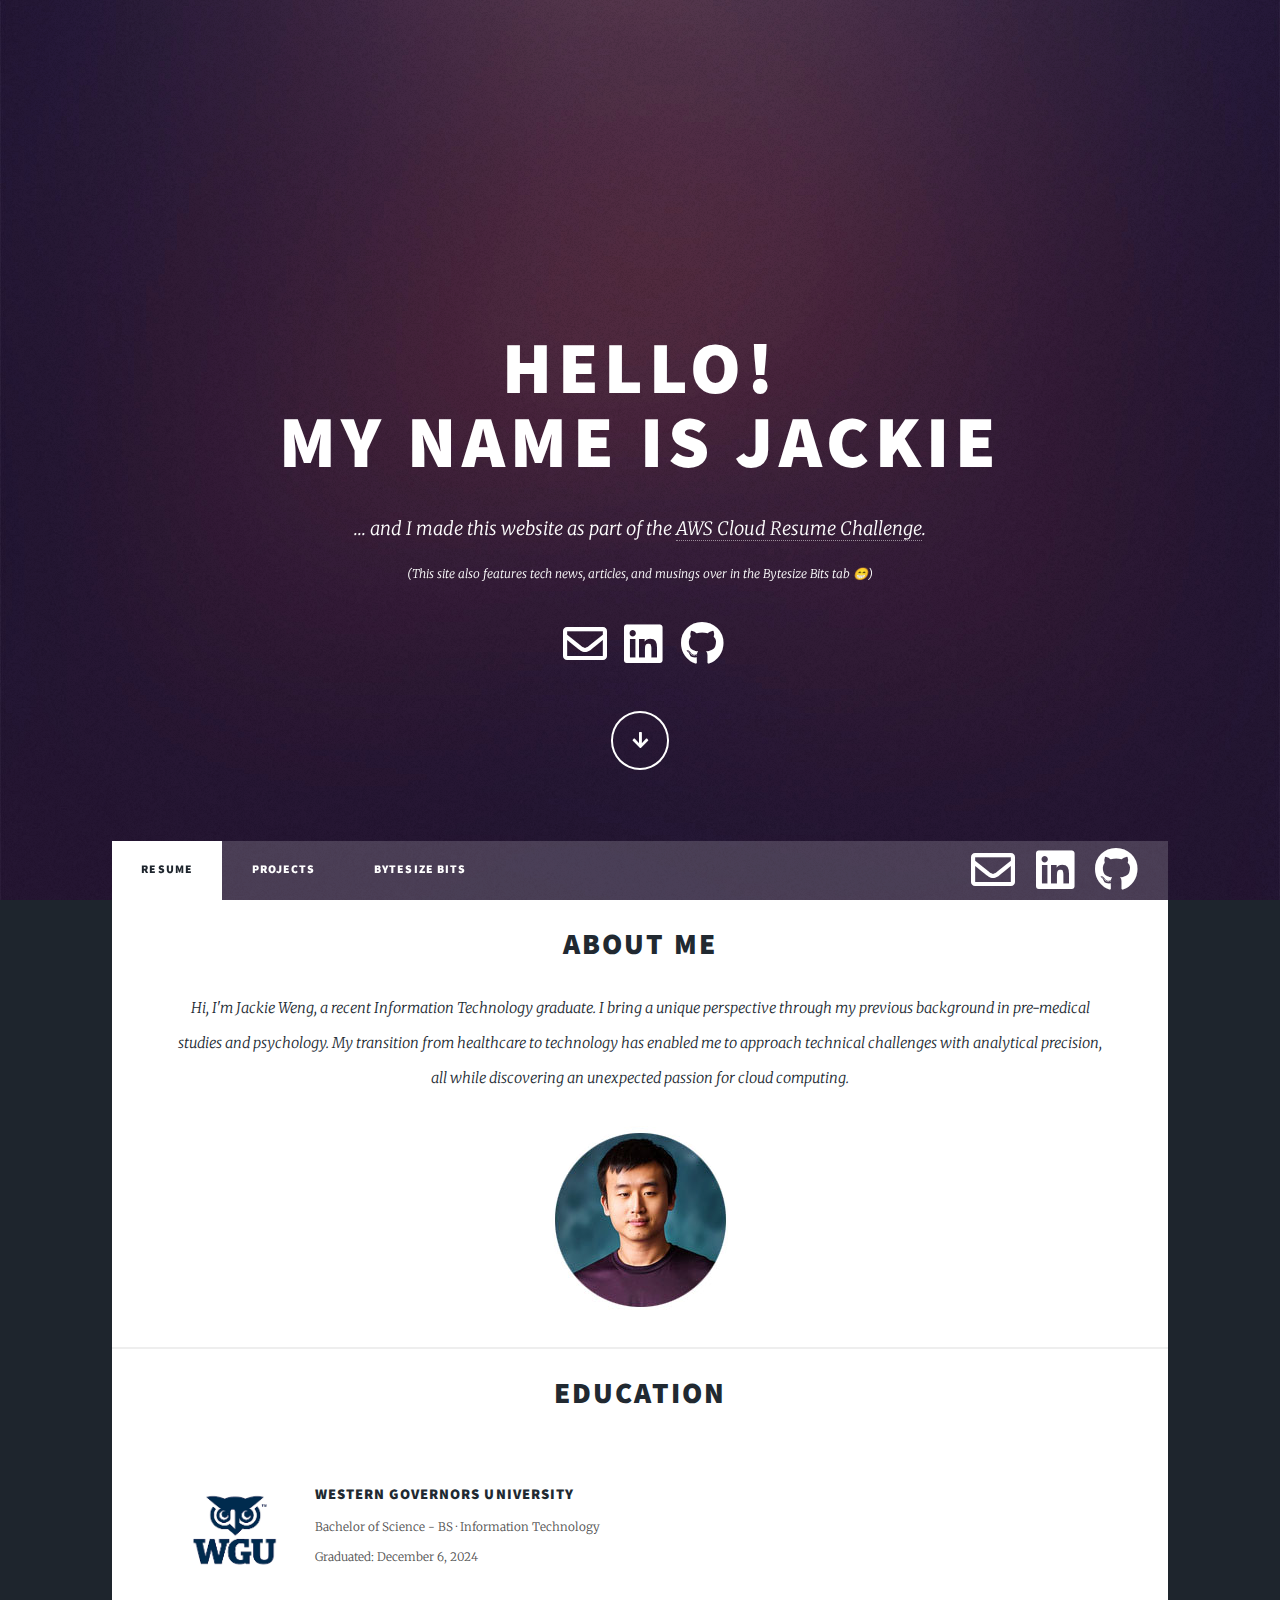
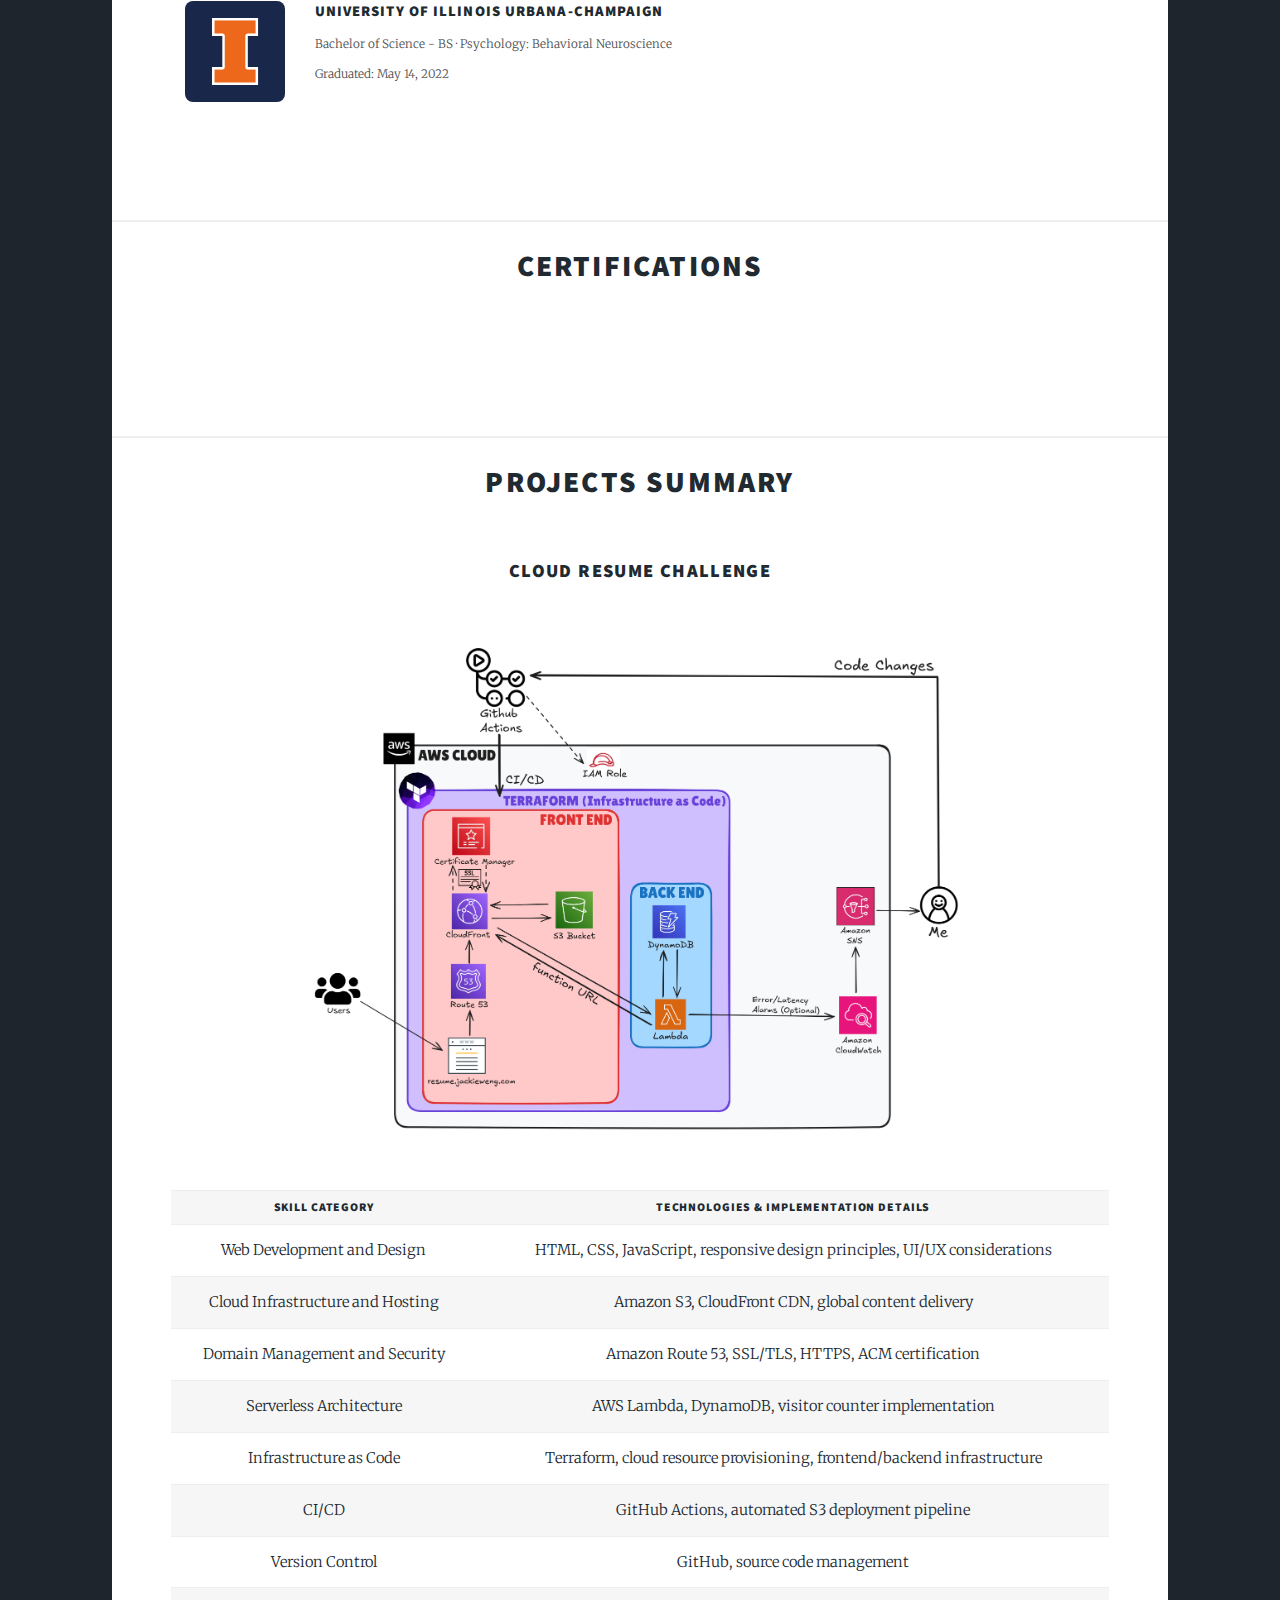
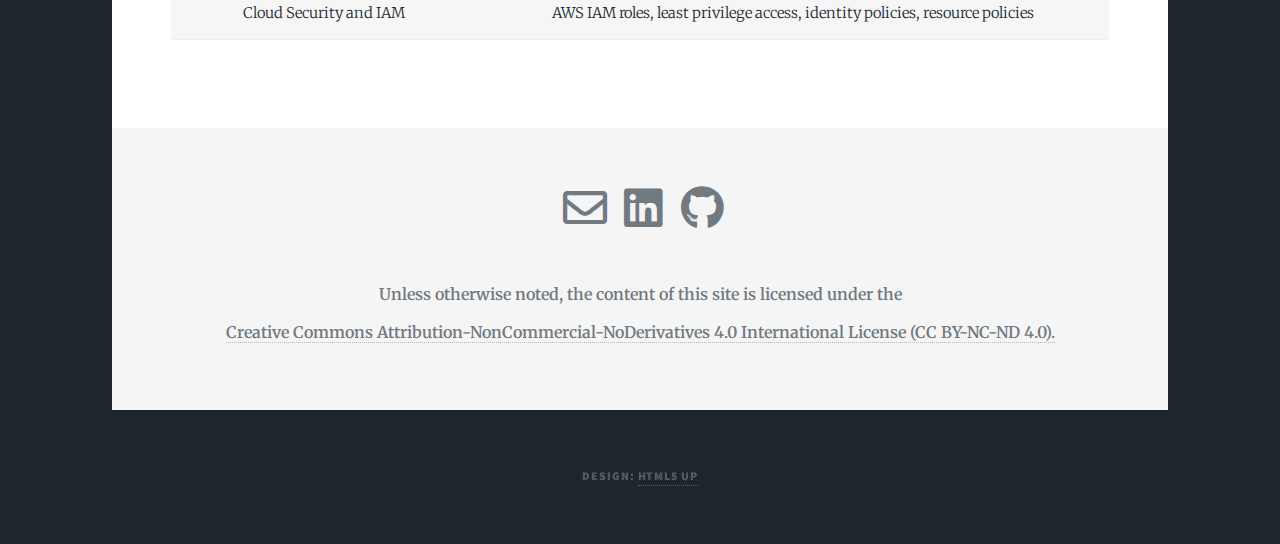
==== website/index.html @ a1f69423 "first commit" ====
<!DOCTYPE HTML>
<!--
	Massively by HTML5 UP
	html5up.net | @ajlkn
	Free for personal and commercial use under the CCA 3.0 license (html5up.net/license)
-->
<html>
	<head>
		<title>My AWS Cloud Resume</title>
		<meta charset="utf-8" />
		<meta name="viewport" content="width=device-width, initial-scale=1, user-scalable=no" />
		<link rel="stylesheet" href="assets/css/main.css" />
		<noscript><link rel="stylesheet" href="assets/css/noscript.css" /></noscript>
	</head>
	<body class="is-preload">

		<!-- Wrapper -->
			<div id="wrapper" class="fade-in">
				<!-- Intro -->
					<div id="intro">
						<h1>HELLO!<br />
						My name is Jackie</h1>
						<p>... and I made this website as part of the <a href="https://cloudresumechallenge.dev/docs/the-challenge/aws/" target="_blank">AWS Cloud Resume Challenge</a>.<br /> <span style="font-size: 12px;">(This site also features tech news, articles, and musings over in the Bytesize Bits tab &#128513;)</span></p>
						<ul class="iconsfooter">
								<li><a href="mailto:jackietech@duck.com" class="icon fa-envelope fa-2x"><span class="label">Email</span></a></li>	
								<li><a href="https://www.linkedin.com/in/jackie-w-28bb6817b?trk=public_profile_browsemap" target="_blank" class="icon brands fa-linkedin"><span class="label">LinkedIn</span></a></li>
								<li><a href="https://github.com/jackieweng27" target="_blank" class="icon brands fa-github"><span class="label">GitHub</span></a></li>
						</ul>  
						<ul class="actions">
							<li><a href="#header" class="button icon solid solo fa-arrow-down scrolly">Continue</a></li>
						</ul>
					</div>

				<!-- Header -->
				<header id="header">
					<a class="logo">This page has been viewed <span class="counter-number">0</span> times</a>
				</header>	

				<!-- Nav -->
					<nav id="nav">
						<ul class="links">
							<li class="active"><a>Resume</a></li>
							<li><a href="projects.html">Projects</a></li>
							<li><a href="bytesizebits.html">Bytesize Bits</a></li>
						</ul>
						<ul class="icons">
							<li><a href="mailto:jackietech@duck.com" class="icon fa-envelope fa-2x"><span class="label">Email</span></a></li>	
							<li><a href="https://www.linkedin.com/in/jackie-w-28bb6817b?trk=public_profile_browsemap" target="_blank" class="icon brands fa-linkedin"><span class="label">LinkedIn</span></a></li>
							<li><a href="https://github.com/jackieweng27" target="_blank" class="icon brands fa-github"><span class="label">GitHub</span></a></li>
						</ul>
					</nav>

				<!-- Main -->
				<div id="main">
					<!-- About Me Section -->
					<section class="post featured">
						<header class="major">
							<h2>ABOUT ME</h2>
							<p> Hi, I'm Jackie Weng, a recent Information Technology graduate. I bring a unique perspective through my previous background in pre-medical studies and psychology. My transition from healthcare to technology has enabled me to approach technical challenges with analytical precision, all while discovering an unexpected passion for cloud computing.
							</p>
						</header>
						<div class="column large-3 tab-12">
							<img class="s-about__pic" src="images/profile-pic.jpg" alt="put my Professional Headshot">
						</div>
					</section>
				

				

					<!-- Education Section -->
					<section class="post featured">
						<header class="major">
							<h2>EDUCATION</h2>
						</header>
						<div class="education-grid">
							<article class="education-item">
								<div class="education-content">
									<div class="logo-container">
										<img src="images/WGU.png" alt="University Logo">
									</div>
									<div class="WGU-degree-info">
										<h3>Western Governors University</h3>
										<p class="degree-title">Bachelor of Science - BS · Information Technology </p>
										<p class="graduation-date"> Graduated: December 6, 2024</p>
									</div>
								</div>
								<div class="education-content">
									<div class="logo-container">
										<img src="images/UIUC.png" alt="University Logo">
									</div>
									<div class="UIUC-degree-info">
										<h3>University of Illinois Urbana-Champaign</h3>
										<p class="degree-title">Bachelor of Science - BS · Psychology: Behavioral Neuroscience </p>
										<p class="graduation-date"> Graduated: May 14, 2022</p>
									</div>
								</div>
							</article>
							<!-- Repeat article block for each university -->
						</div>
					</section>


					<!-- Certifications Section -->
					<section class="post featured">
						<header class="major">
							<h2>CERTIFICATIONS</h2>
						</header>
						<div class="cert-container">
							<div class="cert-item">
								<div data-iframe-width="150" data-iframe-height="270" data-share-badge-id="75cdd57e-6650-4083-8dc0-d9094335b14b" data-share-badge-host="https://www.credly.com"></div><script type="text/javascript" async src="https://cdn.credly.com/assets/utilities/embed.js"></script>
								<div data-iframe-width="150" data-iframe-height="270" data-share-badge-id="0e5a5495-7cf9-44a1-ac8e-6ceae0335d02" data-share-badge-host="https://www.credly.com"></div><script type="text/javascript" async src="https://cdn.credly.com/assets/utilities/embed.js"></script>
								<div data-iframe-width="150" data-iframe-height="270" data-share-badge-id="d1c89c1a-4d69-4736-9867-38feb6e54e74" data-share-badge-host="https://www.credly.com"></div><script type="text/javascript" async src="https://cdn.credly.com/assets/utilities/embed.js"></script>	
								<br>
								<div data-iframe-width="150" data-iframe-height="270" data-share-badge-id="baacbf72-1291-4ac7-a4d9-1ad864b2cd0f" data-share-badge-host="https://www.credly.com"></div><script type="text/javascript" async src="https://cdn.credly.com/assets/utilities/embed.js"></script>
							</div>
							<!-- Add more cert-item divs as needed -->
						</div>
					</section>
					
				
					<!-- Projects Section -->
					<section class="post featured">
						<header class="major">
							<h2>PROJECTS SUMMARY</h2>
						</header>
						<div class="projects-grid">
							<article class="project-item">
								<h3><a href="aws-resume-retrospective.html">Cloud Resume Challenge</a></h3>
								<a href="aws-resume-retrospective.html" class="image main"><img src="images/RESUME_CLOUD_DIAGRAM.png" alt="Description" style="display: block; margin-left: auto; margin-right: auto; width: 70%;"/></a>
								
								<table border="1" style="border-collapse: collapse; width: 100%;"> <tr> <th style="text-align: center; padding: 8px;">Skill Category</th> <th style="text-align: center; padding: 8px;">Technologies & Implementation Details</th> </tr> <tr> <td style="text-align: center; padding: 8px;">Web Development and Design</td> <td style="padding: 8px;">HTML, CSS, JavaScript, responsive design principles, UI/UX considerations</td> </tr> <tr> <td style="text-align: center; padding: 8px;">Cloud Infrastructure and Hosting</td> <td style="padding: 8px;">Amazon S3, CloudFront CDN, global content delivery</td> </tr> <tr> <td style="text-align: center; padding: 8px;">Domain Management and Security</td> <td style="padding: 8px;">Amazon Route 53, SSL/TLS, HTTPS, ACM certification</td> </tr> <tr> <td style="text-align: center; padding: 8px;">Serverless Architecture</td> <td style="padding: 8px;">AWS Lambda, DynamoDB, visitor counter implementation</td> </tr> <tr> <td style="text-align: center; padding: 8px;">Infrastructure as Code</td> <td style="padding: 8px;">Terraform, cloud resource provisioning, frontend/backend infrastructure</td> </tr> <tr> <td style="text-align: center; padding: 8px;">CI/CD</td> <td style="padding: 8px;">GitHub Actions, automated S3 deployment pipeline</td> </tr> <tr> <td style="text-align: center; padding: 8px;">Version Control</td> <td style="padding: 8px;">GitHub, source code management</td> </tr> <tr> <td style="text-align: center; padding: 8px;">Cloud Security and IAM</td> <td style="padding: 8px;">AWS IAM roles, least privilege access, identity policies, resource policies</td> </tr> </table>
							</article>
							<!-- Add more project-item articles as needed -->
						</div>
					</section>
				</div>		

				<!-- Footer -->
					<footer id="footer">
						<section>
							<ul class="iconsfooter">
								<li><a href="mailto:jackietech@duck.com" class="icon fa-envelope fa-2x"><span class="label">Email</span></a></li>	
								<li><a href="https://www.linkedin.com/in/jackie-w-28bb6817b?trk=public_profile_browsemap" target="_blank" class="icon brands fa-linkedin"><span class="label">LinkedIn</span></a></li>
								<li><a href="https://github.com/jackieweng27" target="_blank" class="icon brands fa-github"><span class="label">GitHub</span></a></li>
							</ul>  
							<b><p style="text-align:center; font-size:16px">Unless otherwise noted, the content of this site is licensed under the <br>
								<a href="https://creativecommons.org/licenses/by-nc-nd/4.0/" target="_blank">Creative Commons Attribution-NonCommercial-NoDerivatives 4.0 International License (CC BY-NC-ND 4.0).</a></p></b>
						</section>
						<!-- Scroll to Top Button -->
						<button id="scrollBtn" title="Go to top">
							<svg viewBox="0 0 24 24" width="24" height="24">
								<path d="M12 3.5l-6 6h12z" fill="black"/>  <!-- Triangle filled black -->
								<path d="M12 7.5v13" stroke="black" stroke-width="2" fill="none"/>  <!-- Stem -->
							</svg>
						</button>												
					</footer>

				<!-- Copyright -->
					<div id="copyright">
						<ul><li>Design: <a href="https://html5up.net">HTML5 UP</a></li></ul>
					</div>
			</div>

		<!-- Scripts -->
			<script src="assets/js/jquery.min.js"></script>
			<script src="assets/js/jquery.scrollex.min.js"></script>
			<script src="assets/js/jquery.scrolly.min.js"></script>
			<script src="assets/js/browser.min.js"></script>
			<script src="assets/js/breakpoints.min.js"></script>
			<script src="assets/js/util.js"></script>
			<script src="assets/js/main.js"></script>

	</body>
</html>
---- website/assets/css/main.css ----
@import url(fontawesome-all.min.css);
@import url("https://fonts.googleapis.com/css?family=Merriweather:300,700,300italic,700italic|Source+Sans+Pro:900");

/*
	Massively by HTML5 UP
	html5up.net | @ajlkn
	Free for personal and commercial use under the CCA 3.0 license (html5up.net/license)
*/


/*I need to preserve code formatting*/
pre {
	white-space: pre-wrap !important;
	font-family: "courier new", courier, monospace;
	font-size: px;
}

/*This is to stylize the articles' author, publishing time, etc.*/

.article-footer {
    margin-top: 1em;
    padding-top: 1em;
    display: flex;
    justify-content: center;
}

.author-info {
    display: flex;
    align-items: center;
    gap: 1em;
}

.author-pic {
    width: 60px;
    height: 75px;
    border-radius: 50%;
    object-fit: cover;
}

.article-meta {
    display: flex;
    flex-direction: column;  /* Stack name and time info vertically */
    justify-content: center;
}

.author-name {
    font-size: 0.9em;
	margin-right: 12.8em;
    color: black;
    margin-bottom: -0.5em;  /* Space between name and time info */
}

.read-time {
    font-size: 0.9em;
    color: black;
    white-space: nowrap;
}

.read-time i {
    margin-right: 0.5em;
}


/*This is the envelope/mail logo*/
.fa-envelope {
    position: relative;
    top: 0px;  /* Adjust this value to move it down more or less */
}


/*
	Education Section
*/

.education-grid {
    width: 100%;
    margin: 2em 0;
}

.education-item {
    margin-bottom: 2em;
    padding: 1em;
    background: rgba(255, 255, 255, 0.05);
    border-radius: 8px;
}

.education-content {
    display: flex;
    align-items: flex-start;
    gap: 2em;
}

.logo-container {
    flex-shrink: 0;
    width: 100px;  /* Adjust based on your needs */
}

.logo-container img {
    width: 100%;
    height: auto;
    border-radius: 8px;
    object-fit: contain;
}

.degree-info {
    flex-grow: 1;
}

.WGU-degree-info h3 {
    margin: 0 18em 0.5em 0;
    font-size: 1.00em;
}

.UIUC-degree-info h3 {
    margin: 0 22.1em 0.5em 0;
    font-size: 1.00em;
}

.degree-title {
    font-size: 0.8em;
    margin: 0.2em 0;
    color: #505050;  /* Adjust color to match your theme */
}

.graduation-date {
    font-size: 0.8em;
    color: #505050;  /* Adjust color to match your theme */
}



/*
	Scroll to Top Button
*/

#scrollBtn {
    display: none;
    position: fixed;
    bottom: 30px;
    right: 65px;
    z-index: 99;
    border: none;
    outline: none;
    background: white !important;
    color: #555;
    cursor: pointer;
    padding: 0;
    border-radius: 50%;
    width: 50px;
    height: 50px;
    opacity: 0;
    transition: all 0.3s ease-in-out;
    box-shadow: 0 2px 5px rgba(0,0,0,0.2);
    display: flex;
    align-items: center;
    justify-content: center;
}

#scrollBtn svg {
    width: 20px;
    height: 20px;
    fill: currentColor;
}

#scrollBtn.visible {
    display: flex;
    opacity: 0.9;
    animation: fadeIn 0.5s ease-in-out;
}

#scrollBtn:hover {
    opacity: 1;
    background: white !important;
    box-shadow: 0 3px 8px rgba(0,0,0,0.3);
    transform: translateY(-2px);
}

@keyframes fadeIn {
    from {
        opacity: 0;
        transform: translateY(10px);
    }
    to {
        opacity: 0.9;
        transform: translateY(0);
    }
}



/*
	Footer links (mirroring the header)
*/

ul.iconsfooter {
    list-style: none;
    padding: 0;
    margin: 0 auto;  /* Centers the ul container */
    display: flex;
    align-items: center;
    gap: 1rem;
    justify-content: center;  /* Centers the icons horizontally */
    width: fit-content;  /* Ensures the container only takes necessary width */
	margin-bottom: 3rem;
}

ul.iconsfooter li {
    width: 3rem;
    height: 3rem;
    display: flex;
    align-items: center;
    justify-content: center;
    position: relative;
}

ul.iconsfooter li a {
    font-size: 3rem;
    border-radius: 100%;
    text-align: center;
}


/* To adjust my picture for optimal UI design and scrolling*/

.s-about__pic {
	margin: -3.5rem 0 -5rem 0;
    width: var(--vspace-5);
    height: var(--vspace-5);
    border: 1.6rem solid rgba(255, 255, 255, 0.02);
    border-radius: 50%;
}

html, body, div, span, applet, object,
iframe, h1, h2, h3, h4, h5, h6, p, blockquote,
pre, a, abbr, acronym, address, big, cite,
code, del, dfn, em, img, ins, kbd, q, s, samp,
small, strike, strong, sub, sup, tt, var, b,
u, i, center, dl, dt, dd, ol, ul, li, fieldset,
form, label, legend, table, caption, tbody,
tfoot, thead, tr, th, td, article, aside,
canvas, details, embed, figure, figcaption,
footer, header, hgroup, menu, nav, output, ruby,
section, summary, time, mark, audio, video {
	margin: 0;
	padding: 0;
	border: 0;
	font-size: 100%;
	font: inherit;
	vertical-align: baseline;}

article, aside, details, figcaption, figure,
footer, header, hgroup, menu, nav, section {
	display: block;}

body {
	line-height: 1;
}

ol, ul {
	list-style: none;
}

blockquote, q {
	quotes: none;
}

	blockquote:before, blockquote:after, q:before, q:after {
		content: '';
		content: none;
	}

table {
	border-collapse: collapse;
	border-spacing: 0;
}

body {
	-webkit-text-size-adjust: none;
}

mark {
	background-color: transparent;
	color: inherit;
}

input::-moz-focus-inner {
	border: 0;
	padding: 0;
}

input, select, textarea {
	-moz-appearance: none;
	-webkit-appearance: none;
	-ms-appearance: none;
	appearance: none;
}

/* Basic */

	@-ms-viewport {
		width: device-width;
	}

	body {
		-ms-overflow-style: scrollbar;
	}

	@media screen and (max-width: 480px) {

		html, body {
			min-width: 320px;
		}

	}

	html {
		box-sizing: border-box;
	}

	*, *:before, *:after {
		box-sizing: inherit;
	}

	body {
		background-color: #1e252d;
	}

		body.is-preload *, body.is-preload *:before, body.is-preload *:after {
			-moz-animation: none !important;
			-webkit-animation: none !important;
			-ms-animation: none !important;
			animation: none !important;
			-moz-transition: none !important;
			-webkit-transition: none !important;
			-ms-transition: none !important;
			transition: none !important;
		}

/* Type */

	html {
		font-size: 16pt;
	}

		@media screen and (max-width: 1680px) {

			html {
				font-size: 12pt;
			}

		}

		@media screen and (max-width: 1280px) {

			html {
				font-size: 11pt;
			}

		}

		@media screen and (max-width: 360px) {

			html {
				font-size: 10pt;
			}

		}

	body {
		color: #212931;
	}

	body, input, select, textarea {
		font-family: "Merriweather", Georgia, serif;
		font-weight: 300;
		font-size: 1rem;
		line-height: 2.375;
	}

	a {
		-moz-transition: color 0.2s ease-in-out, background-color 0.2s ease-in-out, border-color 0.2s ease-in-out, box-shadow 0.2s ease-in-out;
		-webkit-transition: color 0.2s ease-in-out, background-color 0.2s ease-in-out, border-color 0.2s ease-in-out, box-shadow 0.2s ease-in-out;
		-ms-transition: color 0.2s ease-in-out, background-color 0.2s ease-in-out, border-color 0.2s ease-in-out, box-shadow 0.2s ease-in-out;
		transition: color 0.2s ease-in-out, background-color 0.2s ease-in-out, border-color 0.2s ease-in-out, box-shadow 0.2s ease-in-out;
		border-bottom: dotted 1px;
		text-decoration: none;
	}

		a:hover {
			border-bottom-color: transparent;
		}

	strong, b {
		font-weight: 600;
	}

	em, i {
		font-style: italic;
	}

	p {
		text-align: justify;
		margin: 0 0 2rem 0;
	}

	h1, h2, h3, h4, h5, h6 {
		font-family: "Source Sans Pro", Helvetica, sans-serif;
		font-weight: 900;
		line-height: 1.5;
		letter-spacing: 0.075em;
		text-transform: uppercase;
		margin: 0 0 1rem 0;
	}

		h1 a, h2 a, h3 a, h4 a, h5 a, h6 a {
			border-bottom: 0;
			color: inherit;
			text-decoration: none;
		}

	h1 {
		font-size: 4rem;
		line-height: 1.1;
		margin: 0 0 2rem 0;
	}

	h2 {
		font-size: 1.75rem;
		line-height: 1.3;
		margin: 0 0 1.5rem 0;
	}

	h3 {
		font-size: 1.25rem;
		margin: 0 0 1.5rem 0;
	}

	h4 {
		font-size: 1rem;
	}

	h5 {
		font-size: 0.9rem;
	}

	h6 {
		font-size: 0.8rem;
	}

	sub {
		font-size: 0.8rem;
		position: relative;
		top: 0.5rem;
	}

	sup {
		font-size: 0.8rem;
		position: relative;
		top: -0.5rem;
	}

	blockquote {
		border-left: solid 4px;
		font-style: normal;
		margin: 0 0 2rem 0;
		padding: 0.5rem 0 0.5rem 2rem;
	}

	code {
		border: solid 2px;
		font-family: "Courier New", monospace;
		font-size: 0.9rem;
		margin: 0 0.25rem;
		padding: 0.25rem 0.65rem;
	}

	pre {
		-webkit-overflow-scrolling: touch;
		font-family: "Courier New", monospace;
		font-size: 0.9rem;
		margin: 0 0 2rem 0;
	}

		pre code {
			display: block;
			line-height: 1.75;
			padding: 1rem 1.5rem;
			overflow-x: auto;
		}

	hr {
		border: 0;
		border-bottom: solid 2px;
		margin: 3rem 0;
	}

		hr.major {
			margin: 5rem 0;
		}

	.align-left {
		text-align: left;
	}

	.align-center {
		text-align: center;
	}

	.align-right {
		text-align: right;
	}

	input, select, textarea {
		color: #212931;
	}

	a {
		color: #212931;
		border-bottom-color: rgba(33, 41, 49, 0.5);
	}

		a:hover {
			border-bottom-color: transparent;
			color: #18bfef !important;
		}

	strong, b {
		color: #212931;
	}

	h1, h2, h3, h4, h5, h6 {
		color: #212931;
	}

	blockquote {
		border-left-color: #eeeeee;
	}

	code {
		background: rgba(220, 220, 220, 0.25);
		border-color: #eeeeee;
	}

	hr {
		border-bottom-color: #eeeeee;
	}

/* Row */

	.row {
		display: flex;
		flex-wrap: wrap;
		box-sizing: border-box;
		align-items: stretch;
	}

		.row > * {
			box-sizing: border-box;
		}

		.row.gtr-uniform > * > :last-child {
			margin-bottom: 0;
		}

		.row.aln-left {
			justify-content: flex-start;
		}

		.row.aln-center {
			justify-content: center;
		}

		.row.aln-right {
			justify-content: flex-end;
		}

		.row.aln-top {
			align-items: flex-start;
		}

		.row.aln-middle {
			align-items: center;
		}

		.row.aln-bottom {
			align-items: flex-end;
		}

		.row > .imp {
			order: -1;
		}

		.row > .col-1 {
			width: 8.33333%;
		}

		.row > .off-1 {
			margin-left: 8.33333%;
		}

		.row > .col-2 {
			width: 16.66667%;
		}

		.row > .off-2 {
			margin-left: 16.66667%;
		}

		.row > .col-3 {
			width: 25%;
		}

		.row > .off-3 {
			margin-left: 25%;
		}

		.row > .col-4 {
			width: 33.33333%;
		}

		.row > .off-4 {
			margin-left: 33.33333%;
		}

		.row > .col-5 {
			width: 41.66667%;
		}

		.row > .off-5 {
			margin-left: 41.66667%;
		}

		.row > .col-6 {
			width: 50%;
		}

		.row > .off-6 {
			margin-left: 50%;
		}

		.row > .col-7 {
			width: 58.33333%;
		}

		.row > .off-7 {
			margin-left: 58.33333%;
		}

		.row > .col-8 {
			width: 66.66667%;
		}

		.row > .off-8 {
			margin-left: 66.66667%;
		}

		.row > .col-9 {
			width: 75%;
		}

		.row > .off-9 {
			margin-left: 75%;
		}

		.row > .col-10 {
			width: 83.33333%;
		}

		.row > .off-10 {
			margin-left: 83.33333%;
		}

		.row > .col-11 {
			width: 91.66667%;
		}

		.row > .off-11 {
			margin-left: 91.66667%;
		}

		.row > .col-12 {
			width: 100%;
		}

		.row > .off-12 {
			margin-left: 100%;
		}

		.row.gtr-0 {
			margin-top: 0;
			margin-left: 0rem;
		}

			.row.gtr-0 > * {
				padding: 0 0 0 0rem;
			}

			.row.gtr-0.gtr-uniform {
				margin-top: 0rem;
			}

				.row.gtr-0.gtr-uniform > * {
					padding-top: 0rem;
				}

		.row.gtr-25 {
			margin-top: 0;
			margin-left: -0.375rem;
		}

			.row.gtr-25 > * {
				padding: 0 0 0 0.375rem;
			}

			.row.gtr-25.gtr-uniform {
				margin-top: -0.375rem;
			}

				.row.gtr-25.gtr-uniform > * {
					padding-top: 0.375rem;
				}

		.row.gtr-50 {
			margin-top: 0;
			margin-left: -0.75rem;
		}

			.row.gtr-50 > * {
				padding: 0 0 0 0.75rem;
			}

			.row.gtr-50.gtr-uniform {
				margin-top: -0.75rem;
			}

				.row.gtr-50.gtr-uniform > * {
					padding-top: 0.75rem;
				}

		.row {
			margin-top: 0;
			margin-left: -1.5rem;
		}

			.row > * {
				padding: 0 0 0 1.5rem;
			}

			.row.gtr-uniform {
				margin-top: -1.5rem;
			}

				.row.gtr-uniform > * {
					padding-top: 1.5rem;
				}

		.row.gtr-150 {
			margin-top: 0;
			margin-left: -2.25rem;
		}

			.row.gtr-150 > * {
				padding: 0 0 0 2.25rem;
			}

			.row.gtr-150.gtr-uniform {
				margin-top: -2.25rem;
			}

				.row.gtr-150.gtr-uniform > * {
					padding-top: 2.25rem;
				}

		.row.gtr-200 {
			margin-top: 0;
			margin-left: -3rem;
		}

			.row.gtr-200 > * {
				padding: 0 0 0 3rem;
			}

			.row.gtr-200.gtr-uniform {
				margin-top: -3rem;
			}

				.row.gtr-200.gtr-uniform > * {
					padding-top: 3rem;
				}

		@media screen and (max-width: 1680px) {

			.row {
				display: flex;
				flex-wrap: wrap;
				box-sizing: border-box;
				align-items: stretch;
			}

				.row > * {
					box-sizing: border-box;
				}

				.row.gtr-uniform > * > :last-child {
					margin-bottom: 0;
				}

				.row.aln-left {
					justify-content: flex-start;
				}

				.row.aln-center {
					justify-content: center;
				}

				.row.aln-right {
					justify-content: flex-end;
				}

				.row.aln-top {
					align-items: flex-start;
				}

				.row.aln-middle {
					align-items: center;
				}

				.row.aln-bottom {
					align-items: flex-end;
				}

				.row > .imp-xlarge {
					order: -1;
				}

				.row > .col-1-xlarge {
					width: 8.33333%;
				}

				.row > .off-1-xlarge {
					margin-left: 8.33333%;
				}

				.row > .col-2-xlarge {
					width: 16.66667%;
				}

				.row > .off-2-xlarge {
					margin-left: 16.66667%;
				}

				.row > .col-3-xlarge {
					width: 25%;
				}

				.row > .off-3-xlarge {
					margin-left: 25%;
				}

				.row > .col-4-xlarge {
					width: 33.33333%;
				}

				.row > .off-4-xlarge {
					margin-left: 33.33333%;
				}

				.row > .col-5-xlarge {
					width: 41.66667%;
				}

				.row > .off-5-xlarge {
					margin-left: 41.66667%;
				}

				.row > .col-6-xlarge {
					width: 50%;
				}

				.row > .off-6-xlarge {
					margin-left: 50%;
				}

				.row > .col-7-xlarge {
					width: 58.33333%;
				}

				.row > .off-7-xlarge {
					margin-left: 58.33333%;
				}

				.row > .col-8-xlarge {
					width: 66.66667%;
				}

				.row > .off-8-xlarge {
					margin-left: 66.66667%;
				}

				.row > .col-9-xlarge {
					width: 75%;
				}

				.row > .off-9-xlarge {
					margin-left: 75%;
				}

				.row > .col-10-xlarge {
					width: 83.33333%;
				}

				.row > .off-10-xlarge {
					margin-left: 83.33333%;
				}

				.row > .col-11-xlarge {
					width: 91.66667%;
				}

				.row > .off-11-xlarge {
					margin-left: 91.66667%;
				}

				.row > .col-12-xlarge {
					width: 100%;
				}

				.row > .off-12-xlarge {
					margin-left: 100%;
				}

				.row.gtr-0 {
					margin-top: 0;
					margin-left: 0rem;
				}

					.row.gtr-0 > * {
						padding: 0 0 0 0rem;
					}

					.row.gtr-0.gtr-uniform {
						margin-top: 0rem;
					}

						.row.gtr-0.gtr-uniform > * {
							padding-top: 0rem;
						}

				.row.gtr-25 {
					margin-top: 0;
					margin-left: -0.375rem;
				}

					.row.gtr-25 > * {
						padding: 0 0 0 0.375rem;
					}

					.row.gtr-25.gtr-uniform {
						margin-top: -0.375rem;
					}

						.row.gtr-25.gtr-uniform > * {
							padding-top: 0.375rem;
						}

				.row.gtr-50 {
					margin-top: 0;
					margin-left: -0.75rem;
				}

					.row.gtr-50 > * {
						padding: 0 0 0 0.75rem;
					}

					.row.gtr-50.gtr-uniform {
						margin-top: -0.75rem;
					}

						.row.gtr-50.gtr-uniform > * {
							padding-top: 0.75rem;
						}

				.row {
					margin-top: 0;
					margin-left: -1.5rem;
				}

					.row > * {
						padding: 0 0 0 1.5rem;
					}

					.row.gtr-uniform {
						margin-top: -1.5rem;
					}

						.row.gtr-uniform > * {
							padding-top: 1.5rem;
						}

				.row.gtr-150 {
					margin-top: 0;
					margin-left: -2.25rem;
				}

					.row.gtr-150 > * {
						padding: 0 0 0 2.25rem;
					}

					.row.gtr-150.gtr-uniform {
						margin-top: -2.25rem;
					}

						.row.gtr-150.gtr-uniform > * {
							padding-top: 2.25rem;
						}

				.row.gtr-200 {
					margin-top: 0;
					margin-left: -3rem;
				}

					.row.gtr-200 > * {
						padding: 0 0 0 3rem;
					}

					.row.gtr-200.gtr-uniform {
						margin-top: -3rem;
					}

						.row.gtr-200.gtr-uniform > * {
							padding-top: 3rem;
						}

		}

		@media screen and (max-width: 1280px) {

			.row {
				display: flex;
				flex-wrap: wrap;
				box-sizing: border-box;
				align-items: stretch;
			}

				.row > * {
					box-sizing: border-box;
				}

				.row.gtr-uniform > * > :last-child {
					margin-bottom: 0;
				}

				.row.aln-left {
					justify-content: flex-start;
				}

				.row.aln-center {
					justify-content: center;
				}

				.row.aln-right {
					justify-content: flex-end;
				}

				.row.aln-top {
					align-items: flex-start;
				}

				.row.aln-middle {
					align-items: center;
				}

				.row.aln-bottom {
					align-items: flex-end;
				}

				.row > .imp-large {
					order: -1;
				}

				.row > .col-1-large {
					width: 8.33333%;
				}

				.row > .off-1-large {
					margin-left: 8.33333%;
				}

				.row > .col-2-large {
					width: 16.66667%;
				}

				.row > .off-2-large {
					margin-left: 16.66667%;
				}

				.row > .col-3-large {
					width: 25%;
				}

				.row > .off-3-large {
					margin-left: 25%;
				}

				.row > .col-4-large {
					width: 33.33333%;
				}

				.row > .off-4-large {
					margin-left: 33.33333%;
				}

				.row > .col-5-large {
					width: 41.66667%;
				}

				.row > .off-5-large {
					margin-left: 41.66667%;
				}

				.row > .col-6-large {
					width: 50%;
				}

				.row > .off-6-large {
					margin-left: 50%;
				}

				.row > .col-7-large {
					width: 58.33333%;
				}

				.row > .off-7-large {
					margin-left: 58.33333%;
				}

				.row > .col-8-large {
					width: 66.66667%;
				}

				.row > .off-8-large {
					margin-left: 66.66667%;
				}

				.row > .col-9-large {
					width: 75%;
				}

				.row > .off-9-large {
					margin-left: 75%;
				}

				.row > .col-10-large {
					width: 83.33333%;
				}

				.row > .off-10-large {
					margin-left: 83.33333%;
				}

				.row > .col-11-large {
					width: 91.66667%;
				}

				.row > .off-11-large {
					margin-left: 91.66667%;
				}

				.row > .col-12-large {
					width: 100%;
				}

				.row > .off-12-large {
					margin-left: 100%;
				}

				.row.gtr-0 {
					margin-top: 0;
					margin-left: 0rem;
				}

					.row.gtr-0 > * {
						padding: 0 0 0 0rem;
					}

					.row.gtr-0.gtr-uniform {
						margin-top: 0rem;
					}

						.row.gtr-0.gtr-uniform > * {
							padding-top: 0rem;
						}

				.row.gtr-25 {
					margin-top: 0;
					margin-left: -0.375rem;
				}

					.row.gtr-25 > * {
						padding: 0 0 0 0.375rem;
					}

					.row.gtr-25.gtr-uniform {
						margin-top: -0.375rem;
					}

						.row.gtr-25.gtr-uniform > * {
							padding-top: 0.375rem;
						}

				.row.gtr-50 {
					margin-top: 0;
					margin-left: -0.75rem;
				}

					.row.gtr-50 > * {
						padding: 0 0 0 0.75rem;
					}

					.row.gtr-50.gtr-uniform {
						margin-top: -0.75rem;
					}

						.row.gtr-50.gtr-uniform > * {
							padding-top: 0.75rem;
						}

				.row {
					margin-top: 0;
					margin-left: -1.5rem;
				}

					.row > * {
						padding: 0 0 0 1.5rem;
					}

					.row.gtr-uniform {
						margin-top: -1.5rem;
					}

						.row.gtr-uniform > * {
							padding-top: 1.5rem;
						}

				.row.gtr-150 {
					margin-top: 0;
					margin-left: -2.25rem;
				}

					.row.gtr-150 > * {
						padding: 0 0 0 2.25rem;
					}

					.row.gtr-150.gtr-uniform {
						margin-top: -2.25rem;
					}

						.row.gtr-150.gtr-uniform > * {
							padding-top: 2.25rem;
						}

				.row.gtr-200 {
					margin-top: 0;
					margin-left: -3rem;
				}

					.row.gtr-200 > * {
						padding: 0 0 0 3rem;
					}

					.row.gtr-200.gtr-uniform {
						margin-top: -3rem;
					}

						.row.gtr-200.gtr-uniform > * {
							padding-top: 3rem;
						}

		}

		@media screen and (max-width: 980px) {

			.row {
				display: flex;
				flex-wrap: wrap;
				box-sizing: border-box;
				align-items: stretch;
			}

				.row > * {
					box-sizing: border-box;
				}

				.row.gtr-uniform > * > :last-child {
					margin-bottom: 0;
				}

				.row.aln-left {
					justify-content: flex-start;
				}

				.row.aln-center {
					justify-content: center;
				}

				.row.aln-right {
					justify-content: flex-end;
				}

				.row.aln-top {
					align-items: flex-start;
				}

				.row.aln-middle {
					align-items: center;
				}

				.row.aln-bottom {
					align-items: flex-end;
				}

				.row > .imp-medium {
					order: -1;
				}

				.row > .col-1-medium {
					width: 8.33333%;
				}

				.row > .off-1-medium {
					margin-left: 8.33333%;
				}

				.row > .col-2-medium {
					width: 16.66667%;
				}

				.row > .off-2-medium {
					margin-left: 16.66667%;
				}

				.row > .col-3-medium {
					width: 25%;
				}

				.row > .off-3-medium {
					margin-left: 25%;
				}

				.row > .col-4-medium {
					width: 33.33333%;
				}

				.row > .off-4-medium {
					margin-left: 33.33333%;
				}

				.row > .col-5-medium {
					width: 41.66667%;
				}

				.row > .off-5-medium {
					margin-left: 41.66667%;
				}

				.row > .col-6-medium {
					width: 50%;
				}

				.row > .off-6-medium {
					margin-left: 50%;
				}

				.row > .col-7-medium {
					width: 58.33333%;
				}

				.row > .off-7-medium {
					margin-left: 58.33333%;
				}

				.row > .col-8-medium {
					width: 66.66667%;
				}

				.row > .off-8-medium {
					margin-left: 66.66667%;
				}

				.row > .col-9-medium {
					width: 75%;
				}

				.row > .off-9-medium {
					margin-left: 75%;
				}

				.row > .col-10-medium {
					width: 83.33333%;
				}

				.row > .off-10-medium {
					margin-left: 83.33333%;
				}

				.row > .col-11-medium {
					width: 91.66667%;
				}

				.row > .off-11-medium {
					margin-left: 91.66667%;
				}

				.row > .col-12-medium {
					width: 100%;
				}

				.row > .off-12-medium {
					margin-left: 100%;
				}

				.row.gtr-0 {
					margin-top: 0;
					margin-left: 0rem;
				}

					.row.gtr-0 > * {
						padding: 0 0 0 0rem;
					}

					.row.gtr-0.gtr-uniform {
						margin-top: 0rem;
					}

						.row.gtr-0.gtr-uniform > * {
							padding-top: 0rem;
						}

				.row.gtr-25 {
					margin-top: 0;
					margin-left: -0.375rem;
				}

					.row.gtr-25 > * {
						padding: 0 0 0 0.375rem;
					}

					.row.gtr-25.gtr-uniform {
						margin-top: -0.375rem;
					}

						.row.gtr-25.gtr-uniform > * {
							padding-top: 0.375rem;
						}

				.row.gtr-50 {
					margin-top: 0;
					margin-left: -0.75rem;
				}

					.row.gtr-50 > * {
						padding: 0 0 0 0.75rem;
					}

					.row.gtr-50.gtr-uniform {
						margin-top: -0.75rem;
					}

						.row.gtr-50.gtr-uniform > * {
							padding-top: 0.75rem;
						}

				.row {
					margin-top: 0;
					margin-left: -1.5rem;
				}

					.row > * {
						padding: 0 0 0 1.5rem;
					}

					.row.gtr-uniform {
						margin-top: -1.5rem;
					}

						.row.gtr-uniform > * {
							padding-top: 1.5rem;
						}

				.row.gtr-150 {
					margin-top: 0;
					margin-left: -2.25rem;
				}

					.row.gtr-150 > * {
						padding: 0 0 0 2.25rem;
					}

					.row.gtr-150.gtr-uniform {
						margin-top: -2.25rem;
					}

						.row.gtr-150.gtr-uniform > * {
							padding-top: 2.25rem;
						}

				.row.gtr-200 {
					margin-top: 0;
					margin-left: -3rem;
				}

					.row.gtr-200 > * {
						padding: 0 0 0 3rem;
					}

					.row.gtr-200.gtr-uniform {
						margin-top: -3rem;
					}

						.row.gtr-200.gtr-uniform > * {
							padding-top: 3rem;
						}

		}

		@media screen and (max-width: 736px) {

			.row {
				display: flex;
				flex-wrap: wrap;
				box-sizing: border-box;
				align-items: stretch;
			}

				.row > * {
					box-sizing: border-box;
				}

				.row.gtr-uniform > * > :last-child {
					margin-bottom: 0;
				}

				.row.aln-left {
					justify-content: flex-start;
				}

				.row.aln-center {
					justify-content: center;
				}

				.row.aln-right {
					justify-content: flex-end;
				}

				.row.aln-top {
					align-items: flex-start;
				}

				.row.aln-middle {
					align-items: center;
				}

				.row.aln-bottom {
					align-items: flex-end;
				}

				.row > .imp-small {
					order: -1;
				}

				.row > .col-1-small {
					width: 8.33333%;
				}

				.row > .off-1-small {
					margin-left: 8.33333%;
				}

				.row > .col-2-small {
					width: 16.66667%;
				}

				.row > .off-2-small {
					margin-left: 16.66667%;
				}

				.row > .col-3-small {
					width: 25%;
				}

				.row > .off-3-small {
					margin-left: 25%;
				}

				.row > .col-4-small {
					width: 33.33333%;
				}

				.row > .off-4-small {
					margin-left: 33.33333%;
				}

				.row > .col-5-small {
					width: 41.66667%;
				}

				.row > .off-5-small {
					margin-left: 41.66667%;
				}

				.row > .col-6-small {
					width: 50%;
				}

				.row > .off-6-small {
					margin-left: 50%;
				}

				.row > .col-7-small {
					width: 58.33333%;
				}

				.row > .off-7-small {
					margin-left: 58.33333%;
				}

				.row > .col-8-small {
					width: 66.66667%;
				}

				.row > .off-8-small {
					margin-left: 66.66667%;
				}

				.row > .col-9-small {
					width: 75%;
				}

				.row > .off-9-small {
					margin-left: 75%;
				}

				.row > .col-10-small {
					width: 83.33333%;
				}

				.row > .off-10-small {
					margin-left: 83.33333%;
				}

				.row > .col-11-small {
					width: 91.66667%;
				}

				.row > .off-11-small {
					margin-left: 91.66667%;
				}

				.row > .col-12-small {
					width: 100%;
				}

				.row > .off-12-small {
					margin-left: 100%;
				}

				.row.gtr-0 {
					margin-top: 0;
					margin-left: 0rem;
				}

					.row.gtr-0 > * {
						padding: 0 0 0 0rem;
					}

					.row.gtr-0.gtr-uniform {
						margin-top: 0rem;
					}

						.row.gtr-0.gtr-uniform > * {
							padding-top: 0rem;
						}

				.row.gtr-25 {
					margin-top: 0;
					margin-left: -0.375rem;
				}

					.row.gtr-25 > * {
						padding: 0 0 0 0.375rem;
					}

					.row.gtr-25.gtr-uniform {
						margin-top: -0.375rem;
					}

						.row.gtr-25.gtr-uniform > * {
							padding-top: 0.375rem;
						}

				.row.gtr-50 {
					margin-top: 0;
					margin-left: -0.75rem;
				}

					.row.gtr-50 > * {
						padding: 0 0 0 0.75rem;
					}

					.row.gtr-50.gtr-uniform {
						margin-top: -0.75rem;
					}

						.row.gtr-50.gtr-uniform > * {
							padding-top: 0.75rem;
						}

				.row {
					margin-top: 0;
					margin-left: -1.5rem;
				}

					.row > * {
						padding: 0 0 0 1.5rem;
					}

					.row.gtr-uniform {
						margin-top: -1.5rem;
					}

						.row.gtr-uniform > * {
							padding-top: 1.5rem;
						}

				.row.gtr-150 {
					margin-top: 0;
					margin-left: -2.25rem;
				}

					.row.gtr-150 > * {
						padding: 0 0 0 2.25rem;
					}

					.row.gtr-150.gtr-uniform {
						margin-top: -2.25rem;
					}

						.row.gtr-150.gtr-uniform > * {
							padding-top: 2.25rem;
						}

				.row.gtr-200 {
					margin-top: 0;
					margin-left: -3rem;
				}

					.row.gtr-200 > * {
						padding: 0 0 0 3rem;
					}

					.row.gtr-200.gtr-uniform {
						margin-top: -3rem;
					}

						.row.gtr-200.gtr-uniform > * {
							padding-top: 3rem;
						}

		}

		@media screen and (max-width: 480px) {

			.row {
				display: flex;
				flex-wrap: wrap;
				box-sizing: border-box;
				align-items: stretch;
			}

				.row > * {
					box-sizing: border-box;
				}

				.row.gtr-uniform > * > :last-child {
					margin-bottom: 0;
				}

				.row.aln-left {
					justify-content: flex-start;
				}

				.row.aln-center {
					justify-content: center;
				}

				.row.aln-right {
					justify-content: flex-end;
				}

				.row.aln-top {
					align-items: flex-start;
				}

				.row.aln-middle {
					align-items: center;
				}

				.row.aln-bottom {
					align-items: flex-end;
				}

				.row > .imp-xsmall {
					order: -1;
				}

				.row > .col-1-xsmall {
					width: 8.33333%;
				}

				.row > .off-1-xsmall {
					margin-left: 8.33333%;
				}

				.row > .col-2-xsmall {
					width: 16.66667%;
				}

				.row > .off-2-xsmall {
					margin-left: 16.66667%;
				}

				.row > .col-3-xsmall {
					width: 25%;
				}

				.row > .off-3-xsmall {
					margin-left: 25%;
				}

				.row > .col-4-xsmall {
					width: 33.33333%;
				}

				.row > .off-4-xsmall {
					margin-left: 33.33333%;
				}

				.row > .col-5-xsmall {
					width: 41.66667%;
				}

				.row > .off-5-xsmall {
					margin-left: 41.66667%;
				}

				.row > .col-6-xsmall {
					width: 50%;
				}

				.row > .off-6-xsmall {
					margin-left: 50%;
				}

				.row > .col-7-xsmall {
					width: 58.33333%;
				}

				.row > .off-7-xsmall {
					margin-left: 58.33333%;
				}

				.row > .col-8-xsmall {
					width: 66.66667%;
				}

				.row > .off-8-xsmall {
					margin-left: 66.66667%;
				}

				.row > .col-9-xsmall {
					width: 75%;
				}

				.row > .off-9-xsmall {
					margin-left: 75%;
				}

				.row > .col-10-xsmall {
					width: 83.33333%;
				}

				.row > .off-10-xsmall {
					margin-left: 83.33333%;
				}

				.row > .col-11-xsmall {
					width: 91.66667%;
				}

				.row > .off-11-xsmall {
					margin-left: 91.66667%;
				}

				.row > .col-12-xsmall {
					width: 100%;
				}

				.row > .off-12-xsmall {
					margin-left: 100%;
				}

				.row.gtr-0 {
					margin-top: 0;
					margin-left: 0rem;
				}

					.row.gtr-0 > * {
						padding: 0 0 0 0rem;
					}

					.row.gtr-0.gtr-uniform {
						margin-top: 0rem;
					}

						.row.gtr-0.gtr-uniform > * {
							padding-top: 0rem;
						}

				.row.gtr-25 {
					margin-top: 0;
					margin-left: -0.375rem;
				}

					.row.gtr-25 > * {
						padding: 0 0 0 0.375rem;
					}

					.row.gtr-25.gtr-uniform {
						margin-top: -0.375rem;
					}

						.row.gtr-25.gtr-uniform > * {
							padding-top: 0.375rem;
						}

				.row.gtr-50 {
					margin-top: 0;
					margin-left: -0.75rem;
				}

					.row.gtr-50 > * {
						padding: 0 0 0 0.75rem;
					}

					.row.gtr-50.gtr-uniform {
						margin-top: -0.75rem;
					}

						.row.gtr-50.gtr-uniform > * {
							padding-top: 0.75rem;
						}

				.row {
					margin-top: 0;
					margin-left: -1.5rem;
				}

					.row > * {
						padding: 0 0 0 1.5rem;
					}

					.row.gtr-uniform {
						margin-top: -1.5rem;
					}

						.row.gtr-uniform > * {
							padding-top: 1.5rem;
						}

				.row.gtr-150 {
					margin-top: 0;
					margin-left: -2.25rem;
				}

					.row.gtr-150 > * {
						padding: 0 0 0 2.25rem;
					}

					.row.gtr-150.gtr-uniform {
						margin-top: -2.25rem;
					}

						.row.gtr-150.gtr-uniform > * {
							padding-top: 2.25rem;
						}

				.row.gtr-200 {
					margin-top: 0;
					margin-left: -3rem;
				}

					.row.gtr-200 > * {
						padding: 0 0 0 3rem;
					}

					.row.gtr-200.gtr-uniform {
						margin-top: -3rem;
					}

						.row.gtr-200.gtr-uniform > * {
							padding-top: 3rem;
						}

		}

		@media screen and (max-width: 360px) {

			.row {
				display: flex;
				flex-wrap: wrap;
				box-sizing: border-box;
				align-items: stretch;
			}

				.row > * {
					box-sizing: border-box;
				}

				.row.gtr-uniform > * > :last-child {
					margin-bottom: 0;
				}

				.row.aln-left {
					justify-content: flex-start;
				}

				.row.aln-center {
					justify-content: center;
				}

				.row.aln-right {
					justify-content: flex-end;
				}

				.row.aln-top {
					align-items: flex-start;
				}

				.row.aln-middle {
					align-items: center;
				}

				.row.aln-bottom {
					align-items: flex-end;
				}

				.row > .imp-xxsmall {
					order: -1;
				}

				.row > .col-1-xxsmall {
					width: 8.33333%;
				}

				.row > .off-1-xxsmall {
					margin-left: 8.33333%;
				}

				.row > .col-2-xxsmall {
					width: 16.66667%;
				}

				.row > .off-2-xxsmall {
					margin-left: 16.66667%;
				}

				.row > .col-3-xxsmall {
					width: 25%;
				}

				.row > .off-3-xxsmall {
					margin-left: 25%;
				}

				.row > .col-4-xxsmall {
					width: 33.33333%;
				}

				.row > .off-4-xxsmall {
					margin-left: 33.33333%;
				}

				.row > .col-5-xxsmall {
					width: 41.66667%;
				}

				.row > .off-5-xxsmall {
					margin-left: 41.66667%;
				}

				.row > .col-6-xxsmall {
					width: 50%;
				}

				.row > .off-6-xxsmall {
					margin-left: 50%;
				}

				.row > .col-7-xxsmall {
					width: 58.33333%;
				}

				.row > .off-7-xxsmall {
					margin-left: 58.33333%;
				}

				.row > .col-8-xxsmall {
					width: 66.66667%;
				}

				.row > .off-8-xxsmall {
					margin-left: 66.66667%;
				}

				.row > .col-9-xxsmall {
					width: 75%;
				}

				.row > .off-9-xxsmall {
					margin-left: 75%;
				}

				.row > .col-10-xxsmall {
					width: 83.33333%;
				}

				.row > .off-10-xxsmall {
					margin-left: 83.33333%;
				}

				.row > .col-11-xxsmall {
					width: 91.66667%;
				}

				.row > .off-11-xxsmall {
					margin-left: 91.66667%;
				}

				.row > .col-12-xxsmall {
					width: 100%;
				}

				.row > .off-12-xxsmall {
					margin-left: 100%;
				}

				.row.gtr-0 {
					margin-top: 0;
					margin-left: 0rem;
				}

					.row.gtr-0 > * {
						padding: 0 0 0 0rem;
					}

					.row.gtr-0.gtr-uniform {
						margin-top: 0rem;
					}

						.row.gtr-0.gtr-uniform > * {
							padding-top: 0rem;
						}

				.row.gtr-25 {
					margin-top: 0;
					margin-left: -0.375rem;
				}

					.row.gtr-25 > * {
						padding: 0 0 0 0.375rem;
					}

					.row.gtr-25.gtr-uniform {
						margin-top: -0.375rem;
					}

						.row.gtr-25.gtr-uniform > * {
							padding-top: 0.375rem;
						}

				.row.gtr-50 {
					margin-top: 0;
					margin-left: -0.75rem;
				}

					.row.gtr-50 > * {
						padding: 0 0 0 0.75rem;
					}

					.row.gtr-50.gtr-uniform {
						margin-top: -0.75rem;
					}

						.row.gtr-50.gtr-uniform > * {
							padding-top: 0.75rem;
						}

				.row {
					margin-top: 0;
					margin-left: -1.5rem;
				}

					.row > * {
						padding: 0 0 0 1.5rem;
					}

					.row.gtr-uniform {
						margin-top: -1.5rem;
					}

						.row.gtr-uniform > * {
							padding-top: 1.5rem;
						}

				.row.gtr-150 {
					margin-top: 0;
					margin-left: -2.25rem;
				}

					.row.gtr-150 > * {
						padding: 0 0 0 2.25rem;
					}

					.row.gtr-150.gtr-uniform {
						margin-top: -2.25rem;
					}

						.row.gtr-150.gtr-uniform > * {
							padding-top: 2.25rem;
						}

				.row.gtr-200 {
					margin-top: 0;
					margin-left: -3rem;
				}

					.row.gtr-200 > * {
						padding: 0 0 0 3rem;
					}

					.row.gtr-200.gtr-uniform {
						margin-top: -3rem;
					}

						.row.gtr-200.gtr-uniform > * {
							padding-top: 3rem;
						}

		}

/* Box */

	.box {
		border: solid 2px;
		margin-bottom: 2rem;
		padding: 1.5rem;
	}

		.box > :last-child,
		.box > :last-child > :last-child,
		.box > :last-child > :last-child > :last-child {
			margin-bottom: 0;
		}

		.box.alt {
			border: 0;
			border-radius: 0;
			padding: 0;
		}

	.box {
		border-color: #eeeeee;
	}

/* Button */

	input[type="submit"],
	input[type="reset"],
	input[type="button"],
	button,
	.button {
		-moz-appearance: none;
		-webkit-appearance: none;
		-ms-appearance: none;
		appearance: none;
		-moz-transition: background-color 0.2s ease-in-out, box-shadow 0.2s ease-in-out, color 0.2s ease-in-out;
		-webkit-transition: background-color 0.2s ease-in-out, box-shadow 0.2s ease-in-out, color 0.2s ease-in-out;
		-ms-transition: background-color 0.2s ease-in-out, box-shadow 0.2s ease-in-out, color 0.2s ease-in-out;
		transition: background-color 0.2s ease-in-out, box-shadow 0.2s ease-in-out, color 0.2s ease-in-out;
		border: 0;
		border-radius: 0;
		cursor: pointer;
		display: inline-block;
		font-family: "Source Sans Pro", Helvetica, sans-serif;
		font-size: 0.8rem;
		font-weight: 900;
		letter-spacing: 0.075em;
		height: 3rem;
		line-height: 3rem;
		padding: 0 2rem;
		text-align: center;
		text-decoration: none;
		text-transform: uppercase;
		white-space: nowrap;
	}

		input[type="submit"].icon:before,
		input[type="reset"].icon:before,
		input[type="button"].icon:before,
		button.icon:before,
		.button.icon:before {
			margin-right: 0.5rem;
		}

		input[type="submit"].icon.solo,
		input[type="reset"].icon.solo,
		input[type="button"].icon.solo,
		button.icon.solo,
		.button.icon.solo {
			position: relative;
			width: 4rem;
			height: 4rem;
			line-height: 4rem;
			border-radius: 4rem;
			text-indent: 4rem;
			overflow: hidden;
			padding: 0;
			white-space: nowrap;
		}

			input[type="submit"].icon.solo:before,
			input[type="reset"].icon.solo:before,
			input[type="button"].icon.solo:before,
			button.icon.solo:before,
			.button.icon.solo:before {
				position: absolute;
				display: block;
				top: 0;
				left: 0;
				width: inherit;
				height: inherit;
				line-height: inherit;
				font-size: 1.25rem;
				margin-right: 0;
				text-align: center;
				text-indent: 0;
			}

		input[type="submit"].fit,
		input[type="reset"].fit,
		input[type="button"].fit,
		button.fit,
		.button.fit {
			width: 100%;
		}

		input[type="submit"].small,
		input[type="reset"].small,
		input[type="button"].small,
		button.small,
		.button.small {
			font-size: 0.7rem;
			height: 2.5rem;
			line-height: 2.5rem;
			padding: 0 1.5rem;
		}

		input[type="submit"].large,
		input[type="reset"].large,
		input[type="button"].large,
		button.large,
		.button.large {
			font-size: 0.9rem;
			height: 3.5rem;
			line-height: 3.5rem;
			padding: 0 2.75rem;
		}

		@media screen and (max-width: 980px) {

			input[type="submit"],
			input[type="reset"],
			input[type="button"],
			button,
			.button {
				font-size: 0.9rem;
				height: 3.25rem;
				line-height: 3.25rem;
			}

				input[type="submit"].large,
				input[type="reset"].large,
				input[type="button"].large,
				button.large,
				.button.large {
					font-size: 1rem;
					height: 3.75rem;
					line-height: 3.75rem;
				}

		}

		input[type="submit"].disabled, input[type="submit"]:disabled,
		input[type="reset"].disabled,
		input[type="reset"]:disabled,
		input[type="button"].disabled,
		input[type="button"]:disabled,
		button.disabled,
		button:disabled,
		.button.disabled,
		.button:disabled {
			pointer-events: none;
			opacity: 0.25;
		}

	input[type="submit"],
	input[type="reset"],
	input[type="button"],
	button,
	.button {
		background-color: transparent;
		box-shadow: inset 0 0 0 2px #212931;
		color: #212931 !important;
	}

		input[type="submit"]:hover,
		input[type="reset"]:hover,
		input[type="button"]:hover,
		button:hover,
		.button:hover {
			box-shadow: inset 0 0 0 2px #18bfef;
			color: #18bfef !important;
		}

		input[type="submit"].primary,
		input[type="reset"].primary,
		input[type="button"].primary,
		button.primary,
		.button.primary {
			background-color: #212931;
			box-shadow: none;
			color: #ffffff !important;
		}

			input[type="submit"].primary:hover,
			input[type="reset"].primary:hover,
			input[type="button"].primary:hover,
			button.primary:hover,
			.button.primary:hover {
				background-color: #18bfef;
			}

/* Form */

	form {
		margin: 0 0 2rem 0;
	}

		form > :last-child {
			margin-bottom: 0;
		}

		form > .fields {
			display: -moz-flex;
			display: -webkit-flex;
			display: -ms-flex;
			display: flex;
			-moz-flex-wrap: wrap;
			-webkit-flex-wrap: wrap;
			-ms-flex-wrap: wrap;
			flex-wrap: wrap;
			width: calc(100% + 3rem);
			margin: -1.5rem 0 2rem -1.5rem;
		}

			form > .fields > .field {
				-moz-flex-grow: 0;
				-webkit-flex-grow: 0;
				-ms-flex-grow: 0;
				flex-grow: 0;
				-moz-flex-shrink: 0;
				-webkit-flex-shrink: 0;
				-ms-flex-shrink: 0;
				flex-shrink: 0;
				padding: 1.5rem 0 0 1.5rem;
				width: calc(100% - 1.5rem);
			}

				form > .fields > .field.half {
					width: calc(50% - 0.75rem);
				}

				form > .fields > .field.third {
					width: calc(100%/3 - 0.5rem);
				}

				form > .fields > .field.quarter {
					width: calc(25% - 0.375rem);
				}

		@media screen and (max-width: 480px) {

			form > .fields {
				width: calc(100% + 3rem);
				margin: -1.5rem 0 2rem -1.5rem;
			}

				form > .fields > .field {
					padding: 1.5rem 0 0 1.5rem;
					width: calc(100% - 1.5rem);
				}

					form > .fields > .field.half {
						width: calc(100% - 1.5rem);
					}

					form > .fields > .field.third {
						width: calc(100% - 1.5rem);
					}

					form > .fields > .field.quarter {
						width: calc(100% - 1.5rem);
					}

		}

	label {
		display: block;
		font-family: "Source Sans Pro", Helvetica, sans-serif;
		font-weight: 900;
		line-height: 1.5;
		letter-spacing: 0.075em;
		font-size: 0.8rem;
		text-transform: uppercase;
		margin: 0 0 0.75rem 0;
	}

		@media screen and (max-width: 980px) {

			label {
				font-size: 0.9rem;
			}

		}

	input[type="text"],
	input[type="password"],
	input[type="email"],
	select,
	textarea {
		-moz-appearance: none;
		-webkit-appearance: none;
		-ms-appearance: none;
		appearance: none;
		background: transparent;
		border-radius: 0;
		border: solid 2px;
		color: inherit;
		display: block;
		outline: 0;
		padding: 0 1rem;
		text-decoration: none;
		width: 100%;
	}

		input[type="text"]:invalid,
		input[type="password"]:invalid,
		input[type="email"]:invalid,
		select:invalid,
		textarea:invalid {
			box-shadow: none;
		}

	select {
		background-size: 1.25rem;
		background-repeat: no-repeat;
		background-position: calc(100% - 1rem) center;
		height: 3rem;
		padding-right: 3rem;
		text-overflow: ellipsis;
	}

		select:focus::-ms-value {
			background-color: transparent;
		}

		select::-ms-expand {
			display: none;
		}

	input[type="text"],
	input[type="password"],
	input[type="email"],
	select {
		height: 3rem;
	}

	textarea {
		padding: 0.75rem 1rem;
	}

	input[type="checkbox"],
	input[type="radio"] {
		-moz-appearance: none;
		-webkit-appearance: none;
		-ms-appearance: none;
		appearance: none;
		display: block;
		float: left;
		margin-right: -2rem;
		opacity: 0;
		width: 1rem;
		z-index: -1;
	}

		input[type="checkbox"] + label,
		input[type="radio"] + label {
			text-decoration: none;
			cursor: pointer;
			display: inline-block;
			font-size: 1rem;
			letter-spacing: 0;
			font-family: "Merriweather", Georgia, serif;
			text-transform: none;
			font-weight: 300;
			padding-left: 2.8rem;
			padding-right: 1rem;
			position: relative;
		}

			input[type="checkbox"] + label:before,
			input[type="radio"] + label:before {
				-moz-osx-font-smoothing: grayscale;
				-webkit-font-smoothing: antialiased;
				display: inline-block;
				font-style: normal;
				font-variant: normal;
				text-rendering: auto;
				line-height: 1;
				text-transform: none !important;
				font-family: 'Font Awesome 5 Free';
				font-weight: 900;
			}

			input[type="checkbox"] + label:before,
			input[type="radio"] + label:before {
				border-radius: 0;
				border: solid 2px;
				content: '';
				display: inline-block;
				font-size: 0.8rem;
				height: 1.8rem;
				left: 0;
				line-height: 1.65rem;
				position: absolute;
				text-align: center;
				top: -0.125rem;
				width: 1.8rem;
			}

		input[type="checkbox"]:checked + label:before,
		input[type="radio"]:checked + label:before {
			content: '\f00c';
		}

	input[type="checkbox"] + label:before {
		border-radius: 0;
	}

	input[type="radio"] + label:before {
		border-radius: 100%;
	}

	::-webkit-input-placeholder {
		opacity: 1.0;
	}

	:-moz-placeholder {
		opacity: 1.0;
	}

	::-moz-placeholder {
		opacity: 1.0;
	}

	:-ms-input-placeholder {
		opacity: 1.0;
	}

	label {
		color: #212931;
	}

	input[type="text"],
	input[type="password"],
	input[type="email"],
	select,
	textarea {
		border-color: #eeeeee;
	}

		input[type="text"]:focus,
		input[type="password"]:focus,
		input[type="email"]:focus,
		select:focus,
		textarea:focus {
			border-color: #18bfef;
		}

	select {
		background-image: url("data:image/svg+xml;charset=utf8,%3Csvg xmlns='http://www.w3.org/2000/svg' width='40' height='40' preserveAspectRatio='none' viewBox='0 0 40 40'%3E%3Cpath d='M9.4,12.3l10.4,10.4l10.4-10.4c0.2-0.2,0.5-0.4,0.9-0.4c0.3,0,0.6,0.1,0.9,0.4l3.3,3.3c0.2,0.2,0.4,0.5,0.4,0.9 c0,0.4-0.1,0.6-0.4,0.9L20.7,31.9c-0.2,0.2-0.5,0.4-0.9,0.4c-0.3,0-0.6-0.1-0.9-0.4L4.3,17.3c-0.2-0.2-0.4-0.5-0.4-0.9 c0-0.4,0.1-0.6,0.4-0.9l3.3-3.3c0.2-0.2,0.5-0.4,0.9-0.4S9.1,12.1,9.4,12.3z' fill='%23eeeeee' /%3E%3C/svg%3E");
	}

		select option {
			background-color: #ffffff;
			color: #212931;
		}

	.select-wrapper:before {
		color: #eeeeee;
	}

	input[type="checkbox"] + label,
	input[type="radio"] + label {
		color: #212931;
	}

		input[type="checkbox"] + label:before,
		input[type="radio"] + label:before {
			border-color: #eeeeee;
		}

	input[type="checkbox"]:checked + label:before,
	input[type="radio"]:checked + label:before {
		background-color: #212931;
		border-color: #212931;
		color: #ffffff;
	}

	input[type="checkbox"]:focus + label:before,
	input[type="radio"]:focus + label:before {
		border-color: #18bfef;
	}

	::-webkit-input-placeholder {
		color: #909498 !important;
	}

	:-moz-placeholder {
		color: #909498 !important;
	}

	::-moz-placeholder {
		color: #909498 !important;
	}

	:-ms-input-placeholder {
		color: #909498 !important;
	}

	.formerize-placeholder {
		color: #909498 !important;
	}

/* Icon */

	.icon {
		text-decoration: none;
		border-bottom: none;
		position: relative;
	}

		.icon:before {
			-moz-osx-font-smoothing: grayscale;
			-webkit-font-smoothing: antialiased;
			display: inline-block;
			font-style: normal;
			font-variant: normal;
			text-rendering: auto;
			line-height: 1;
			text-transform: none !important;
			font-family: 'Font Awesome 5 Free';
			font-weight: 400;
		}

		.icon > .label {
			display: none;
		}

		.icon:before {
			line-height: inherit;
		}

		.icon.solid:before {
			font-weight: 900;
		}

		.icon.brands:before {
			font-family: 'Font Awesome 5 Brands';
		}

/* Image */

	.image {
		border: 0;
		display: inline-block;
		position: relative;
	}

		.image img {
			display: block;
		}

		.image.left, .image.right {
			max-width: 40%;
		}

			.image.left img, .image.right img {
				width: 100%;
			}

		.image.left {
			float: left;
			margin: 0 2rem 2rem 0;
			top: 0.75rem;
		}

		.image.right {
			float: right;
			margin: 0 0 2rem 2rem;
			top: 0.75rem;
		}

		.image.fit {
			display: block;
			margin: 2.5rem 0;
			width: 100%;
		}

			.image.fit:first-child {
				margin-top: 0;
			}

			.image.fit img {
				width: 100%;
			}

		.image.main {
			display: block;
			margin: 4rem 0;
			width: 100%;
		}

			.image.main:first-child {
				margin-top: 0;
			}

			.image.main img {
				width: 100%;
			}

		@media screen and (max-width: 736px) {

			.image.fit {
				margin: 2rem 0;
			}

			.image.main {
				margin: 2rem 0;
			}

		}

	a.image {
		overflow: hidden;
	}

		a.image img {
			-moz-transition: -moz-transform 0.2s ease-out;
			-webkit-transition: -webkit-transform 0.2s ease-out;
			-ms-transition: -ms-transform 0.2s ease-out;
			transition: transform 0.2s ease-out;
		}

		a.image:hover img {
			-moz-transform: scale(1.05);
			-webkit-transform: scale(1.05);
			-ms-transform: scale(1.05);
			transform: scale(1.05);
		}

/* Actions */

	ul.actions {
		display: -moz-flex;
		display: -webkit-flex;
		display: -ms-flex;
		display: flex;
		cursor: default;
		list-style: none;
		margin-left: -1rem;
		padding-left: 0;
	}

		ul.actions li {
			padding: 0 0 0 1rem;
			vertical-align: middle;
		}

		ul.actions.special {
			-moz-justify-content: center;
			-webkit-justify-content: center;
			-ms-justify-content: center;
			justify-content: center;
			width: 100%;
			margin-left: 0;
		}

			ul.actions.special li:first-child {
				padding-left: 0;
			}

		ul.actions.stacked {
			-moz-flex-direction: column;
			-webkit-flex-direction: column;
			-ms-flex-direction: column;
			flex-direction: column;
			margin-left: 0;
		}

			ul.actions.stacked li {
				padding: 1.3rem 0 0 0;
			}

				ul.actions.stacked li:first-child {
					padding-top: 0;
				}

		ul.actions.fit {
			width: calc(100% + 1rem);
		}

			ul.actions.fit li {
				-moz-flex-grow: 1;
				-webkit-flex-grow: 1;
				-ms-flex-grow: 1;
				flex-grow: 1;
				-moz-flex-shrink: 1;
				-webkit-flex-shrink: 1;
				-ms-flex-shrink: 1;
				flex-shrink: 1;
				width: 100%;
			}

				ul.actions.fit li > * {
					width: 100%;
				}

			ul.actions.fit.stacked {
				width: 100%;
			}

		@media screen and (max-width: 480px) {

			ul.actions:not(.fixed) {
				-moz-flex-direction: column;
				-webkit-flex-direction: column;
				-ms-flex-direction: column;
				flex-direction: column;
				margin-left: 0;
				width: 100% !important;
			}

				ul.actions:not(.fixed) li {
					-moz-flex-grow: 1;
					-webkit-flex-grow: 1;
					-ms-flex-grow: 1;
					flex-grow: 1;
					-moz-flex-shrink: 1;
					-webkit-flex-shrink: 1;
					-ms-flex-shrink: 1;
					flex-shrink: 1;
					padding: 1rem 0 0 0;
					text-align: center;
					width: 100%;
				}

					ul.actions:not(.fixed) li > * {
						width: 100%;
					}

					ul.actions:not(.fixed) li:first-child {
						padding-top: 0;
					}

					ul.actions:not(.fixed) li input[type="submit"],
					ul.actions:not(.fixed) li input[type="reset"],
					ul.actions:not(.fixed) li input[type="button"],
					ul.actions:not(.fixed) li button,
					ul.actions:not(.fixed) li .button {
						width: 100%;
					}

						ul.actions:not(.fixed) li input[type="submit"].icon:before,
						ul.actions:not(.fixed) li input[type="reset"].icon:before,
						ul.actions:not(.fixed) li input[type="button"].icon:before,
						ul.actions:not(.fixed) li button.icon:before,
						ul.actions:not(.fixed) li .button.icon:before {
							margin-left: -0.5rem;
						}

		}

/* Icons */

	ul.icons {
		cursor: default;
		list-style: none;
		padding-left: 0;
	}

		ul.icons li {
			display: inline-block;
			padding: 0 1rem 0 0;
			vertical-align: middle;
		}

			ul.icons li:last-child {
				padding-right: 0;
			}

			ul.icons li .icon:before {
				width: 3.00rem;
				height: 3.00rem;
				line-height: 4.00rem;
				display: inline-block;
				text-align: center;
				border-radius: 100%;
				font-size: 3.00rem;
			}

		ul.icons.alt li .icon:before {
			-moz-transition: color 0.2s ease-in-out, background-color 0.2s ease-in-out, border-color 0.2s ease-in-out, box-shadow 0.2s ease-in-out;
			-webkit-transition: color 0.2s ease-in-out, background-color 0.2s ease-in-out, border-color 0.2s ease-in-out, box-shadow 0.2s ease-in-out;
			-ms-transition: color 0.2s ease-in-out, background-color 0.2s ease-in-out, border-color 0.2s ease-in-out, box-shadow 0.2s ease-in-out;
			transition: color 0.2s ease-in-out, background-color 0.2s ease-in-out, border-color 0.2s ease-in-out, box-shadow 0.2s ease-in-out;
			font-size: 1rem;
		}

/* List */

	ol {
		list-style: decimal;
		margin: 0 0 2rem 0;
		padding-left: 1.25rem;
	}

		ol li {
			padding-left: 0.25rem;
		}

	ul {
		list-style: disc;
		margin: 0 0 2rem 0;
		padding-left: 1rem;
	}

		ul li {
			padding-left: 0.5rem;
		}

		ul.divided {
			list-style: none;
			padding-left: 0;
		}

			ul.divided li {
				border-top: solid 1px;
				padding: 0.5rem 0;
			}

				ul.divided li:first-child {
					border-top: 0;
					padding-top: 0;
				}

	dl {
		margin: 0 0 2rem 0;
	}

		dl dt {
			display: block;
			font-weight: 600;
			margin: 0 0 1rem 0;
		}

		dl dd {
			margin-left: 2rem;
		}

	ul.divided li {
		border-top-color: #eeeeee;
	}

	ul.icons li a.icon:hover:before {
		color: #18bfef;
	}

	ul.icons.alt li .icon:before {
		box-shadow: inset 0 0 0 2px #eeeeee;
	}

	ul.icons.alt li a.icon:hover:before {
		box-shadow: inset 0 0 0 2px #18bfef;
	}

/* Section/Article */

	section.special, article.special {
		text-align: center;
	}

	header {
		cursor: default;
	}

		header > .date {
			display: block;
			font-size: 0.8rem;
			height: 1;
			margin: 0 0 1rem 0;
			position: relative;
		}

		header > p {
			font-style: italic;
		}

		header > h1 + p {
			font-size: 1.1rem;
			margin-top: -0.5rem;
			line-height: 2;
		}

		header > h2 + p {
			font-size: 1rem;
			margin-top: -0.75rem;
		}

		header > h3 + p {
			font-size: 0.9rem;
			margin-top: -0.75rem;
		}

		header > h4 + p {
			font-size: 0.8rem;
			margin-top: -0.75rem;
		}

		header.major {
			margin: 0 0 4rem 0;
			text-align: center;
		}

			header.major > :last-child {
				margin-bottom: 0;
			}

			header.major > p {
				margin-top: 0;
				text-align: center;
			}

			header.major > .date {
				font-size: 1rem;
				margin: 0 0 4rem 0;
			}

				header.major > .date:before, header.major > .date:after {
					content: '';
					display: block;
					position: absolute;
					top: 50%;
					width: calc(50% - 6rem);
					border-top: solid 2px;
				}

				header.major > .date:before {
					left: 0;
				}

				header.major > .date:after {
					right: 0;
				}

		@media screen and (max-width: 980px) {

			header br {
				display: none;
			}

		}

		@media screen and (max-width: 736px) {

			header.major {
				margin: 0 0 2rem 0;
			}

		}

	header.major .date:before, header.major .date:after {
		border-top-color: #eeeeee;
	}

/* Table */

	.table-wrapper {
		-webkit-overflow-scrolling: touch;
		overflow-x: auto;
	}

	table {
		margin: 0 0 2rem 0;
		width: 100%;
	}

		table tbody tr {
			border: solid 1px;
			border-left: 0;
			border-right: 0;
		}

		table td {
			padding: 0.75rem 0.75rem;
		}

		table th {
			font-family: "Source Sans Pro", Helvetica, sans-serif;
			font-size: 0.8rem;
			font-weight: 900;
			letter-spacing: 0.075em;
			line-height: 1.5;
			padding: 0 0.75rem 0.75rem 0.75rem;
			text-align: left;
			text-transform: uppercase;
		}

			@media screen and (max-width: 980px) {

				table th {
					font-size: 0.9rem;
				}

			}

		table thead {
			border-bottom: solid 2px;
		}

		table tfoot {
			border-top: solid 2px;
		}

		table.alt {
			border-collapse: separate;
		}

			table.alt tbody tr td {
				border: solid 1px;
				border-left-width: 0;
				border-top-width: 0;
			}

				table.alt tbody tr td:first-child {
					border-left-width: 1px;
				}

			table.alt tbody tr:first-child td {
				border-top-width: 1px;
			}

			table.alt thead {
				border-bottom: 0;
			}

			table.alt tfoot {
				border-top: 0;
			}

	table tbody tr {
		border-color: #eeeeee;
	}

		table tbody tr:nth-child(2n + 1) {
			background-color: rgba(220, 220, 220, 0.25);
		}

	table th {
		color: #212931;
	}

	table thead {
		border-bottom-color: #eeeeee;
	}

	table tfoot {
		border-top-color: #eeeeee;
	}

	table.alt tbody tr td {
		border-color: #eeeeee;
	}

/* Pagination */

	.pagination {
		display: -moz-inline-flex;
		display: -webkit-inline-flex;
		display: -ms-inline-flex;
		display: inline-flex;
		-moz-user-select: none;
		-webkit-user-select: none;
		-ms-user-select: none;
		user-select: none;
		cursor: default;
		list-style: none;
		margin: 0 0 2rem 2px;
		padding: 0;
	}

		.pagination a, .pagination span {
			-moz-transition: background-color 0.2s ease-in-out, border-color 0.2s ease-in-out, box-shadow 0.2s ease-in-out, color 0.2s ease-in-out;
			-webkit-transition: background-color 0.2s ease-in-out, border-color 0.2s ease-in-out, box-shadow 0.2s ease-in-out, color 0.2s ease-in-out;
			-ms-transition: background-color 0.2s ease-in-out, border-color 0.2s ease-in-out, box-shadow 0.2s ease-in-out, color 0.2s ease-in-out;
			transition: background-color 0.2s ease-in-out, border-color 0.2s ease-in-out, box-shadow 0.2s ease-in-out, color 0.2s ease-in-out;
			border: solid 2px;
			display: inline-block;
			font-family: "Source Sans Pro", Helvetica, sans-serif;
			font-size: 0.8rem;
			font-weight: 900;
			height: 3rem;
			letter-spacing: 0.075em;
			line-height: calc(3rem - 4px);
			margin-left: -2px;
			min-width: 3rem;
			position: relative;
			text-align: center;
			text-decoration: none;
			text-transform: uppercase;
		}

		.pagination .next, .pagination .previous {
			text-decoration: none;
			padding: 0 1.75rem;
		}

			.pagination .next:before, .pagination .previous:before {
				-moz-osx-font-smoothing: grayscale;
				-webkit-font-smoothing: antialiased;
				display: inline-block;
				font-style: normal;
				font-variant: normal;
				text-rendering: auto;
				line-height: 1;
				text-transform: none !important;
				font-family: 'Font Awesome 5 Free';
				font-weight: 900;
			}

			.pagination .next:before, .pagination .previous:before {
				display: inline-block;
				color: inherit !important;
				line-height: inherit;
			}

		.pagination .previous:before {
			content: '\f104';
			margin-right: 0.9375em;
		}

		.pagination .next:before {
			content: '\f105';
			float: right;
			margin-left: 0.9375em;
		}

		@media screen and (max-width: 980px) {

			.pagination a, .pagination span {
				font-size: 0.9rem;
			}

		}

		@media screen and (max-width: 480px) {

			.pagination .page, .pagination .extra {
				display: none;
			}

		}

	.pagination a, .pagination span {
		border-color: #eeeeee;
	}

	.pagination a {
		color: #212931 !important;
	}

		.pagination a:hover {
			color: #18bfef !important;
			border-color: #18bfef;
			z-index: 1;
		}

			.pagination a:hover + a,
			.pagination a:hover + span {
				border-left-color: #18bfef;
			}

		.pagination a.active {
			background-color: #eeeeee;
		}

	.pagination span {
		color: #eeeeee;
	}

/* Wrapper */

	#wrapper {
		-moz-transition: opacity 0.5s ease;
		-webkit-transition: opacity 0.5s ease;
		-ms-transition: opacity 0.5s ease;
		transition: opacity 0.5s ease;
		position: relative;
		z-index: 1;
		overflow: hidden;
	}

		#wrapper > .bg {
			position: absolute;
			top: 0;
			left: 0;
			width: 100%;
			height: 100%;
			background-color: #212931;
			background-image: url("../../images/overlay.png"), linear-gradient(0deg, rgba(0, 0, 0, 0.1), rgba(0, 0, 0, 0.1)), url("../../images/bg.jpg");
			background-size: auto,								auto,														100% auto;
			background-position: center,								center,														top center;
			background-repeat: repeat,								no-repeat,													no-repeat;
			background-attachment: scroll,								scroll,														scroll;
			z-index: -1;
		}

			#wrapper > .bg.fixed {
				position: fixed;
				width: 100vw;
				height: 100vh;
			}

		#wrapper.fade-in:before {
			pointer-events: none;
			-moz-transition: opacity 0.4s ease-in-out;
			-webkit-transition: opacity 0.4s ease-in-out;
			-ms-transition: opacity 0.4s ease-in-out;
			transition: opacity 0.4s ease-in-out;
			-moz-transition-delay: 0.4s;
			-webkit-transition-delay: 0.4s;
			-ms-transition-delay: 0.4s;
			transition-delay: 0.4s;
			background: #271e2d;
			content: '';
			display: block;
			height: 100%;
			left: 0;
			opacity: 0;
			position: fixed;
			top: 0;
			width: 100%;
		}

		body.is-preload #wrapper.fade-in:before {
			opacity: 1;
		}

		@media screen and (orientation: portrait) {

			#wrapper > .bg {
				background-size: auto,								auto,														auto 175%;
			}

		}

/* Intro */

	#intro {
		color: #ffffff;
		padding: 8rem 4rem 6rem 4rem ;
		-moz-align-items: center;
		-webkit-align-items: center;
		-ms-align-items: center;
		align-items: center;
		display: -moz-flex;
		display: -webkit-flex;
		display: -ms-flex;
		display: flex;
		-moz-flex-direction: column;
		-webkit-flex-direction: column;
		-ms-flex-direction: column;
		flex-direction: column;
		-moz-justify-content: -moz-flex-end;
		-webkit-justify-content: -webkit-flex-end;
		-ms-justify-content: -ms-flex-end;
		justify-content: flex-end;
		-moz-transition: opacity 0.60s ease, -moz-transform 0.60s ease;
		-webkit-transition: opacity 0.60s ease, -webkit-transform 0.60s ease;
		-ms-transition: opacity 0.60s ease, -ms-transform 0.60s ease;
		transition: opacity 0.60s ease, transform 0.60s ease;
		position: relative;
		cursor: default;
		text-align: center;
		z-index: 1;
		min-height: 100vh;
	}

		#intro input, #intro select, #intro textarea {
			color: #ffffff;
		}

		#intro a {
			color: #ffffff;
			border-bottom-color: rgba(255, 255, 255, 0.5);
		}

			#intro a:hover {
				border-bottom-color: transparent;
				color: #18bfef !important;
			}

		#intro strong, #intro b {
			color: #ffffff;
		}

		#intro h1, #intro h2, #intro h3, #intro h4, #intro h5, #intro h6 {
			color: #ffffff;
		}

		#intro blockquote {
			border-left-color: #ffffff;
		}

		#intro code {
			background: rgba(255, 255, 255, 0.075);
			border-color: #ffffff;
		}

		#intro hr {
			border-bottom-color: #ffffff;
		}

		#intro input[type="submit"],
		#intro input[type="reset"],
		#intro input[type="button"],
		#intro button,
		#intro .button {
			background-color: transparent;
			box-shadow: inset 0 0 0 2px #ffffff;
			color: #ffffff !important;
		}

			#intro input[type="submit"]:hover,
			#intro input[type="reset"]:hover,
			#intro input[type="button"]:hover,
			#intro button:hover,
			#intro .button:hover {
				box-shadow: inset 0 0 0 2px #18bfef;
				color: #18bfef !important;
			}

			#intro input[type="submit"].primary,
			#intro input[type="reset"].primary,
			#intro input[type="button"].primary,
			#intro button.primary,
			#intro .button.primary {
				background-color: #ffffff;
				box-shadow: none;
				color: #1e252d !important;
			}

				#intro input[type="submit"].primary:hover,
				#intro input[type="reset"].primary:hover,
				#intro input[type="button"].primary:hover,
				#intro button.primary:hover,
				#intro .button.primary:hover {
					background-color: #18bfef;
				}

		#intro h1 {
			font-size: 5rem;
			line-height: 1;
		}

		#intro p {
			font-size: 1.25rem;
			font-style: italic;
			margin-top: -0.25rem;
			text-align: center;
		}

		#intro + #header {
			margin-top: -20rem;
		}

			#intro + #header .logo {
				-moz-transform: translateY(2rem);
				-webkit-transform: translateY(2rem);
				-ms-transform: translateY(2rem);
				transform: translateY(2rem);
				opacity: 0;
				visibility: hidden;
			}

		#intro.hidden {
			pointer-events: none;
			-moz-transform: translateY(2rem);
			-webkit-transform: translateY(2rem);
			-ms-transform: translateY(2rem);
			transform: translateY(2rem);
			-moz-transition: opacity 0.5s ease, -moz-transform 0.5s ease, visibility 0.5s;
			-webkit-transition: opacity 0.5s ease, -webkit-transform 0.5s ease, visibility 0.5s;
			-ms-transition: opacity 0.5s ease, -ms-transform 0.5s ease, visibility 0.5s;
			transition: opacity 0.5s ease, transform 0.5s ease, visibility 0.5s;
			opacity: 0;
			visibility: hidden;
		}

			#intro.hidden + #header .logo {
				-moz-transform: translateY(0);
				-webkit-transform: translateY(0);
				-ms-transform: translateY(0);
				transform: translateY(0);
				opacity: 1;
				visibility: visible;
			}

		body.is-preload #intro {
			-moz-transform: translateY(2rem);
			-webkit-transform: translateY(2rem);
			-ms-transform: translateY(2rem);
			transform: translateY(2rem);
			opacity: 0;
		}

			body.is-preload #intro:not(.hidden) + #header + #nav {
				-moz-transform: translateY(4rem);
				-webkit-transform: translateY(4rem);
				-ms-transform: translateY(4rem);
				transform: translateY(4rem);
				opacity: 0;
			}

		@media screen and (max-width: 980px) {

			#intro {
				padding: 4rem 4rem 2rem 4rem ;
				min-height: 90vh;
			}

				#intro p br {
					display: none;
				}

				#intro + #header {
					margin-top: -14rem;
				}

		}

		@media screen and (max-width: 736px) {

			#intro {
				padding: 3rem 2rem 1rem 2rem ;
				min-height: 80vh;
			}

				#intro h1 {
					font-size: 3.25rem;
					line-height: 1.1;
					margin-bottom: 1rem;
				}

				#intro p {
					font-size: 1rem;
					margin-top: 0rem;
				}

				#intro .actions {
					display: none;
				}

		}

/* Header */

	#header {
		color: #ffffff;
		-moz-align-items: center;
		-webkit-align-items: center;
		-ms-align-items: center;
		align-items: center;
		display: -moz-flex;
		display: -webkit-flex;
		display: -ms-flex;
		display: flex;
		-moz-flex-direction: column;
		-webkit-flex-direction: column;
		-ms-flex-direction: column;
		flex-direction: column;
		-moz-justify-content: -moz-flex-end;
		-webkit-justify-content: -webkit-flex-end;
		-ms-justify-content: -ms-flex-end;
		justify-content: flex-end;
		pointer-events: none;
		-moz-user-select: none;
		-webkit-user-select: none;
		-ms-user-select: none;
		user-select: none;
		height: 20rem;
		padding-bottom: 8rem;
		position: relative;
		text-align: center;
		z-index: 2;
	}

		#header input, #header select, #header textarea {
			color: #ffffff;
		}

		#header a {
			color: #ffffff;
			border-bottom-color: rgba(255, 255, 255, 0.5);
		}

			#header a:hover {
				border-bottom-color: transparent;
				color: #18bfef !important;
			}

		#header strong, #header b {
			color: #ffffff;
		}

		#header h1, #header h2, #header h3, #header h4, #header h5, #header h6 {
			color: #ffffff;
		}

		#header blockquote {
			border-left-color: #ffffff;
		}

		#header code {
			background: rgba(255, 255, 255, 0.075);
			border-color: #ffffff;
		}

		#header hr {
			border-bottom-color: #ffffff;
		}

		#header .logo {
			-moz-transition: border-color 0.2s ease-in-out, color 0.2s ease-in-out, opacity 0.5s ease, -moz-transform 0.5s ease, visibility 0.5s;
			-webkit-transition: border-color 0.2s ease-in-out, color 0.2s ease-in-out, opacity 0.5s ease, -webkit-transform 0.5s ease, visibility 0.5s;
			-ms-transition: border-color 0.2s ease-in-out, color 0.2s ease-in-out, opacity 0.5s ease, -ms-transform 0.5s ease, visibility 0.5s;
			transition: border-color 0.2s ease-in-out, color 0.2s ease-in-out, opacity 0.5s ease, transform 0.5s ease, visibility 0.5s;
			pointer-events: auto;
			border-style: solid;
			border-color: #ffffff;
			border-width: 5px !important;
			font-family: "Source Sans Pro", Helvetica, sans-serif;
			font-size: 2.25rem;
			font-weight: 900;
			letter-spacing: 0.075em;
			line-height: 1;
			padding: 1rem 1.75rem;
			text-transform: uppercase;
			visibility: visible;
		}

			#header .logo:hover {
				border-color: #18bfef !important;
				color: #18bfef !important;
			}

		@media screen and (max-width: 980px) {

			#header {
				height: 14rem;
				padding-bottom: 4rem;
			}

		}

		@media screen and (max-width: 736px) {

			#header {
				padding-bottom: 3rem;
			}

				#header .logo {
					font-size: 1.75rem;
					border-width: 3px !important;
				}

		}

/* Nav */

	#nav {
		color: #ffffff;
		display: -moz-flex;
		display: -webkit-flex;
		display: -ms-flex;
		display: flex;
		-moz-transition: -moz-transform 1s ease, opacity 1s ease;
		-webkit-transition: -webkit-transform 1s ease, opacity 1s ease;
		-ms-transition: -ms-transform 1s ease, opacity 1s ease;
		transition: transform 1s ease, opacity 1s ease;
		background: rgba(255, 255, 255, 0.175);
		height: 4rem;
		line-height: 4rem;
		margin: -4rem auto 0 auto;
		overflow: hidden;
		padding: 0 2rem 0 0;
		position: relative;
		width: calc(100% - 4rem);
		max-width: 72rem;
		z-index: 2;
	}

		#nav ul.divided li {
			border-top-color: #ffffff;
		}

		#nav ul.icons li a.icon:hover:before {
			color: #18bfef;
		}

		#nav ul.icons.alt li .icon:before {
			box-shadow: inset 0 0 0 2px #ffffff;
		}

		#nav ul.icons.alt li a.icon:hover:before {
			box-shadow: inset 0 0 0 2px #18bfef;
		}

		#nav input, #nav select, #nav textarea {
			color: #ffffff;
		}

		#nav a {
			color: #ffffff;
			border-bottom-color: rgba(255, 255, 255, 0.5);
		}

			#nav a:hover {
				border-bottom-color: transparent;
				color: #18bfef !important;
			}

		#nav strong, #nav b {
			color: #ffffff;
		}

		#nav h1, #nav h2, #nav h3, #nav h4, #nav h5, #nav h6 {
			color: #ffffff;
		}

		#nav blockquote {
			border-left-color: #ffffff;
		}

		#nav code {
			background: rgba(255, 255, 255, 0.075);
			border-color: #ffffff;
		}

		#nav hr {
			border-bottom-color: #ffffff;
		}

		#nav ul.links {
			display: -moz-flex;
			display: -webkit-flex;
			display: -ms-flex;
			display: flex;
			-moz-flex-grow: 1;
			-webkit-flex-grow: 1;
			-ms-flex-grow: 1;
			flex-grow: 1;
			-moz-flex-shrink: 1;
			-webkit-flex-shrink: 1;
			-ms-flex-shrink: 1;
			flex-shrink: 1;
			font-family: "Source Sans Pro", Helvetica, sans-serif;
			font-weight: 900;
			letter-spacing: 0.075em;
			list-style: none;
			margin-bottom: 0;
			padding-left: 0;
			text-transform: uppercase;
		}

			#nav ul.links li {
				display: block;
				padding-left: 0;
			}

				#nav ul.links li a {
					-moz-transition: background-color 0.2s ease-in-out, color 0.2s ease-in-out;
					-webkit-transition: background-color 0.2s ease-in-out, color 0.2s ease-in-out;
					-ms-transition: background-color 0.2s ease-in-out, color 0.2s ease-in-out;
					transition: background-color 0.2s ease-in-out, color 0.2s ease-in-out;
					display: block;
					font-size: 0.8rem;
					outline: none;
					padding: 0 2rem;
				}

					#nav ul.links li a:hover {
						color: inherit !important;
						background-color: rgba(255, 255, 255, 0.1);
					}

				#nav ul.links li.active {
					background-color: #ffffff;
				}

					#nav ul.links li.active a {
						color: #1e252d;
					}

						#nav ul.links li.active a:hover {
							color: #18bfef !important;
						}

		#nav ul.icons {
			-moz-flex-grow: 0;
			-webkit-flex-grow: 0;
			-ms-flex-grow: 0;
			flex-grow: 0;
			-moz-flex-shrink: 0;
			-webkit-flex-shrink: 0;
			-ms-flex-shrink: 0;
			flex-shrink: 0;
			margin-bottom: 0;
		}

		@media screen and (max-width: 980px) {

			#nav {
				display: none;
			}

		}

/* Main */

	#main {
		background-color: #ffffff;
		position: relative;
		margin: 0 auto;
		width: calc(100% - 4rem);
		max-width: 72rem;
		z-index: 2;
	}

		#main > * {
			padding: 4rem 4rem 2rem 4rem ;
			border-top: solid 2px #eeeeee;
			margin: 0;
		}

			#main > *:first-child {
				border-top: 0;
			}

		#main > footer {
			text-align: center;
		}

		#main > .post {
			padding: 8rem 8rem 6rem 8rem ;
		}

			#main > .post header.major > .date {
				margin-top: -2rem;
			}

			#main > .post header.major > h1, #main > .post header.major h2 {
				font-size: 2rem;
				line-height: 1.1;
				margin: -4rem 0 2rem 0;
			}

			#main > .post.featured {
				text-align: center;
			}

			@media screen and (max-width: 1280px) {

				#main > .post {
					padding: 6rem 4rem 4rem 4rem ;
				}

			}

			@media screen and (max-width: 736px) {

				#main > .post {
					padding: 4rem 2rem 2rem 2rem ;
				}

					#main > .post header.major > .date {
						margin-top: -1rem;
						margin-bottom: 2rem;
					}

					#main > .post header.major > h1, #main > .post header.major h2 {
						font-size: 2.5rem;
						line-height: 1.2;
						margin: 0 0 1.5rem 0;
					}

			}

		#main > .posts {
			display: -moz-flex;
			display: -webkit-flex;
			display: -ms-flex;
			display: flex;
			-moz-flex-wrap: wrap;
			-webkit-flex-wrap: wrap;
			-ms-flex-wrap: wrap;
			flex-wrap: wrap;
			-moz-align-items: -moz-stretch;
			-webkit-align-items: -webkit-stretch;
			-ms-align-items: -ms-stretch;
			align-items: stretch;
			text-align: center;
			width: 100%;
			padding: 0;
		}

			#main > .posts > * {
				-moz-flex-shrink: 1;
				-webkit-flex-shrink: 1;
				-ms-flex-shrink: 1;
				flex-shrink: 1;
				-moz-flex-grow: 0;
				-webkit-flex-grow: 0;
				-ms-flex-grow: 0;
				flex-grow: 0;
			}

			#main > .posts > * {
				width: 50%;
			}

			#main > .posts > * {
				padding: 4rem;
				width: 50%;
			}

			#main > .posts > article {
				border-color: #eeeeee;
				border-left-width: 2px;
				border-style: solid;
				border-top-width: 2px;
				text-align: center;
			}

				#main > .posts > article > :last-child {
					margin-bottom: 0;
				}

				#main > .posts > article:nth-child(2n - 1) {
					border-left-width: 0;
				}

				#main > .posts > article:nth-child(-n + 2) {
					border-top-width: 0;
				}

			@media screen and (max-width: 980px) {

				#main > .posts > * {
					width: 50%;
				}

				#main > .posts > * {
					padding: 2.5rem;
					width: 50%;
				}

			}

			@media screen and (max-width: 736px) {

				#main > .posts > * {
					width: 100%;
				}

				#main > .posts > * {
					padding: 2rem;
					width: 100%;
				}

				#main > .posts > article:nth-child(2n - 1) {
					border-left-width: 2px;
				}

				#main > .posts > article:nth-child(-n + 2) {
					border-top-width: 2px;
				}

				#main > .posts > article:nth-child(n) {
					border-left-width: 0;
				}

				#main > .posts > article:nth-child(-n + 1) {
					border-top-width: 0;
				}

				#main > .posts > article .image {
					max-width: 25rem;
					margin-left: auto;
					margin-right: auto;
				}

			}

		@media screen and (max-width: 736px) {

			#main > * {
				padding: 2rem 2rem 0.1rem 2rem ;
			}

		}

		@media screen and (max-width: 480px) {

			#main {
				width: 100%;
			}

		}

/* Footer */

	#footer {
		color: #717981;
		display: -moz-flex;
		display: -webkit-flex;
		display: -ms-flex;
		display: flex;
		background-color: #f5f5f5;
		color: #909498;
		cursor: default;
		position: relative;
		margin: 0 auto;
		width: calc(100% - 4rem);
		max-width: 72rem;
		z-index: 2;
	}

		#footer input, #footer select, #footer textarea {
			color: #717981;
		}

		#footer a {
			color: #717981;
			border-bottom-color: rgba(113, 121, 129, 0.5);
		}

			#footer a:hover {
				border-bottom-color: transparent;
				color: #18bfef !important;
			}

		#footer strong, #footer b {
			color: #717981;
		}

		#footer h1, #footer h2, #footer h3, #footer h4, #footer h5, #footer h6 {
			color: #717981;
		}

		#footer blockquote {
			border-left-color: #e2e2e2;
		}

		#footer code {
			background: rgba(220, 220, 220, 0.5);
			border-color: #e2e2e2;
		}

		#footer hr {
			border-bottom-color: #e2e2e2;
		}

		#footer .box {
			border-color: #e2e2e2;
		}

		#footer input[type="submit"],
		#footer input[type="reset"],
		#footer input[type="button"],
		#footer button,
		#footer .button {
			background-color: transparent;
			box-shadow: inset 0 0 0 2px #717981;
			color: #717981 !important;
		}

			#footer input[type="submit"]:hover,
			#footer input[type="reset"]:hover,
			#footer input[type="button"]:hover,
			#footer button:hover,
			#footer .button:hover {
				box-shadow: inset 0 0 0 2px #18bfef;
				color: #18bfef !important;
			}

			#footer input[type="submit"].primary,
			#footer input[type="reset"].primary,
			#footer input[type="button"].primary,
			#footer button.primary,
			#footer .button.primary {
				background-color: #717981;
				box-shadow: none;
				color: #f5f5f5 !important;
			}

				#footer input[type="submit"].primary:hover,
				#footer input[type="reset"].primary:hover,
				#footer input[type="button"].primary:hover,
				#footer button.primary:hover,
				#footer .button.primary:hover {
					background-color: #18bfef;
				}

		#footer label {
			color: #717981;
		}

		#footer input[type="text"],
		#footer input[type="password"],
		#footer input[type="email"],
		#footer select,
		#footer textarea {
			border-color: #e2e2e2;
		}

			#footer input[type="text"]:focus,
			#footer input[type="password"]:focus,
			#footer input[type="email"]:focus,
			#footer select:focus,
			#footer textarea:focus {
				border-color: #18bfef;
			}

		#footer select {
			background-image: url("data:image/svg+xml;charset=utf8,%3Csvg xmlns='http://www.w3.org/2000/svg' width='40' height='40' preserveAspectRatio='none' viewBox='0 0 40 40'%3E%3Cpath d='M9.4,12.3l10.4,10.4l10.4-10.4c0.2-0.2,0.5-0.4,0.9-0.4c0.3,0,0.6,0.1,0.9,0.4l3.3,3.3c0.2,0.2,0.4,0.5,0.4,0.9 c0,0.4-0.1,0.6-0.4,0.9L20.7,31.9c-0.2,0.2-0.5,0.4-0.9,0.4c-0.3,0-0.6-0.1-0.9-0.4L4.3,17.3c-0.2-0.2-0.4-0.5-0.4-0.9 c0-0.4,0.1-0.6,0.4-0.9l3.3-3.3c0.2-0.2,0.5-0.4,0.9-0.4S9.1,12.1,9.4,12.3z' fill='%23e2e2e2' /%3E%3C/svg%3E");
		}

			#footer select option {
				background-color: #f5f5f5;
				color: #717981;
			}

		#footer .select-wrapper:before {
			color: #e2e2e2;
		}

		#footer input[type="checkbox"] + label,
		#footer input[type="radio"] + label {
			color: #717981;
		}

			#footer input[type="checkbox"] + label:before,
			#footer input[type="radio"] + label:before {
				border-color: #e2e2e2;
			}

		#footer input[type="checkbox"]:checked + label:before,
		#footer input[type="radio"]:checked + label:before {
			background-color: #717981;
			border-color: #717981;
			color: #f5f5f5;
		}

		#footer input[type="checkbox"]:focus + label:before,
		#footer input[type="radio"]:focus + label:before {
			border-color: #18bfef;
		}

		#footer ::-webkit-input-placeholder {
			color: #b3b7bb !important;
		}

		#footer :-moz-placeholder {
			color: #b3b7bb !important;
		}

		#footer ::-moz-placeholder {
			color: #b3b7bb !important;
		}

		#footer :-ms-input-placeholder {
			color: #b3b7bb !important;
		}

		#footer .formerize-placeholder {
			color: #b3b7bb !important;
		}

		#footer ul.divided li {
			border-top-color: #e2e2e2;
		}

		#footer ul.icons li a.icon:hover:before {
			color: #18bfef;
		}

		#footer ul.icons.alt li .icon:before {
			box-shadow: inset 0 0 0 2px #e2e2e2;
		}

		#footer ul.icons.alt li a.icon:hover:before {
			box-shadow: inset 0 0 0 2px #18bfef;
		}

		#footer header.major .date:before, #footer header.major .date:after {
			border-top-color: #e2e2e2;
		}

		#footer table tbody tr {
			border-color: #e2e2e2;
		}

			#footer table tbody tr:nth-child(2n + 1) {
				background-color: rgba(220, 220, 220, 0.5);
			}

		#footer table th {
			color: #717981;
		}

		#footer table thead {
			border-bottom-color: #e2e2e2;
		}

		#footer table tfoot {
			border-top-color: #e2e2e2;
		}

		#footer table.alt tbody tr td {
			border-color: #e2e2e2;
		}

		#footer .pagination a, #footer .pagination span {
			border-color: #e2e2e2;
		}

		#footer .pagination a {
			color: #717981 !important;
		}

			#footer .pagination a:hover {
				color: #18bfef !important;
				border-color: #18bfef;
				z-index: 1;
			}

				#footer .pagination a:hover + a,
				#footer .pagination a:hover + span {
					border-left-color: #18bfef;
				}

			#footer .pagination a.active {
				background-color: #e2e2e2;
			}

		#footer .pagination span {
			color: #e2e2e2;
		}

		#footer > section {
			-moz-flex-basis: 50%;
			-webkit-flex-basis: 50%;
			-ms-flex-basis: 50%;
			flex-basis: 50%;
			-moz-flex-grow: 1;
			-webkit-flex-grow: 1;
			-ms-flex-grow: 1;
			flex-grow: 1;
			-moz-flex-shrink: 1;
			-webkit-flex-shrink: 1;
			-ms-flex-shrink: 1;
			flex-shrink: 1;
			padding: 4rem 4rem 2rem 4rem ;
			border-left: solid 2px #e2e2e2;
		}

			#footer > section:first-child {
				border-left: 0;
			}

			#footer > section.split {
				display: -moz-flex;
				display: -webkit-flex;
				display: -ms-flex;
				display: flex;
				-moz-flex-direction: column;
				-webkit-flex-direction: column;
				-ms-flex-direction: column;
				flex-direction: column;
				padding: 0;
			}

				#footer > section.split > section {
					padding: 3rem 4rem 1rem 4rem ;
					border-top: solid 2px #e2e2e2;
				}

					#footer > section.split > section:first-child {
						padding: 5rem 4rem 1rem 4rem ;
						border-top: 0;
					}

					#footer > section.split > section:last-child {
						padding: 3rem 4rem 3rem 4rem ;
					}

				#footer > section.split.contact > section {
					display: -moz-flex;
					display: -webkit-flex;
					display: -ms-flex;
					display: flex;
					-moz-align-items: center;
					-webkit-align-items: center;
					-ms-align-items: center;
					align-items: center;
					padding: 3.15rem 4rem;
				}

					#footer > section.split.contact > section > * {
						margin-bottom: 0;
					}

					#footer > section.split.contact > section > :first-child {
						-moz-flex-shrink: 0;
						-webkit-flex-shrink: 0;
						-ms-flex-shrink: 0;
						flex-shrink: 0;
						-moz-flex-grow: 0;
						-webkit-flex-grow: 0;
						-ms-flex-grow: 0;
						flex-grow: 0;
						width: 6rem;
					}

					#footer > section.split.contact > section > :last-child {
						-moz-flex-shrink: 1;
						-webkit-flex-shrink: 1;
						-ms-flex-shrink: 1;
						flex-shrink: 1;
						-moz-flex-grow: 1;
						-webkit-flex-grow: 1;
						-ms-flex-grow: 1;
						flex-grow: 1;
					}

					#footer > section.split.contact > section:first-child {
						padding: 4rem 4rem 3rem 4rem;
					}

					#footer > section.split.contact > section:last-child {
						padding: 3rem 4rem 4rem 4rem;
					}

					#footer > section.split.contact > section.alt {
						-moz-align-items: -moz-flex-start;
						-webkit-align-items: -webkit-flex-start;
						-ms-align-items: -ms-flex-start;
						align-items: flex-start;
					}

						#footer > section.split.contact > section.alt > :last-child {
							margin-top: -0.325rem;
						}

		#footer form label,
		#footer h3,
		#footer p {
			font-size: 0.8rem;
		}

		@media screen and (max-width: 980px) {

			#footer {
				display: block;
			}

				#footer > section {
					border-top: solid 2px #e2e2e2;
				}

					#footer > section:first-child {
						border-top: 0;
					}

					#footer > section.split > section {
						padding: 4rem 4rem 2rem 4rem ;
					}

						#footer > section.split > section:first-child {
							padding: 4rem 4rem 2rem 4rem ;
						}

						#footer > section.split > section:last-child {
							padding: 4rem 4rem 2rem 4rem ;
						}

					#footer > section.split.contact > section {
						padding: 4rem;
					}

						#footer > section.split.contact > section:first-child {
							padding: 4rem;
						}

						#footer > section.split.contact > section:last-child {
							padding: 4rem;
						}

				#footer form label,
				#footer h3,
				#footer p {
					font-size: 0.9rem;
				}

		}

		@media screen and (max-width: 736px) {

			#footer > section {
				padding: 2rem 2rem 0.1rem 2rem ;
			}

				#footer > section.split > section {
					padding: 2rem 2rem 0.1rem 2rem ;
				}

					#footer > section.split > section:first-child {
						padding: 2rem 2rem 0.1rem 2rem ;
					}

					#footer > section.split > section:last-child {
						padding: 2rem 2rem 0.1rem 2rem ;
					}

				#footer > section.split.contact > section {
					padding: 2rem;
				}

					#footer > section.split.contact > section:first-child {
						padding: 2rem;
					}

					#footer > section.split.contact > section:last-child {
						padding: 2rem;
					}

		}

		@media screen and (max-width: 480px) {

			#footer {
				width: 100%;
			}

		}

	#copyright {
		color: #ffffff;
		position: relative;
		color: rgba(255, 255, 255, 0.25);
		cursor: default;
		font-family: "Source Sans Pro", Helvetica, sans-serif;
		font-size: 0.8rem;
		font-weight: 900;
		letter-spacing: 0.075em;
		line-height: 1.5;
		text-align: center;
		text-transform: uppercase;
		margin: 4rem auto 8rem auto;
		width: calc(100% - 4rem);
		max-width: 72rem;
		z-index: 2;
	}

		#copyright input, #copyright select, #copyright textarea {
			color: #ffffff;
		}

		#copyright a {
			color: #ffffff;
			border-bottom-color: rgba(255, 255, 255, 0.5);
		}

			#copyright a:hover {
				border-bottom-color: transparent;
				color: #18bfef !important;
			}

		#copyright strong, #copyright b {
			color: #ffffff;
		}

		#copyright h1, #copyright h2, #copyright h3, #copyright h4, #copyright h5, #copyright h6 {
			color: #ffffff;
		}

		#copyright blockquote {
			border-left-color: #ffffff;
		}

		#copyright code {
			background: rgba(255, 255, 255, 0.075);
			border-color: #ffffff;
		}

		#copyright hr {
			border-bottom-color: #ffffff;
		}

		#copyright a {
			color: inherit;
			border-bottom-color: inherit;
		}

		#copyright ul {
			list-style: none;
			margin: 0;
			padding-left: 0;
		}

			#copyright ul li {
				border-left: solid 2px;
				display: inline-block;
				line-height: 1;
				margin-left: 1rem;
				padding-left: 1rem;
			}

				#copyright ul li:first-child {
					border-left: 0;
					margin-left: 0;
					padding-left: 0;
				}

		@media screen and (max-width: 1280px) {

			#copyright {
				margin: 4rem auto;
			}

		}

		@media screen and (max-width: 480px) {

			#copyright ul li {
				border-left: 0;
				margin: 1rem 0 0 0;
				padding-left: 0;
				display: block;
			}

				#copyright ul li:first-child {
					margin-top: 0;
				}

		}

/* Nav Panel */

	#navPanelToggle {
		text-decoration: none;
		-moz-transition: color 0.2s ease-in-out, background-color 0.2s ease-in-out, box-shadow 0.2s ease-in-out;
		-webkit-transition: color 0.2s ease-in-out, background-color 0.2s ease-in-out, box-shadow 0.2s ease-in-out;
		-ms-transition: color 0.2s ease-in-out, background-color 0.2s ease-in-out, box-shadow 0.2s ease-in-out;
		transition: color 0.2s ease-in-out, background-color 0.2s ease-in-out, box-shadow 0.2s ease-in-out;
		display: none;
		position: fixed;
		top: 0.75rem;
		right: 0.75rem;
		border: 0;
		color: #ffffff;
		font-family: "Source Sans Pro", Helvetica, sans-serif;
		font-size: 0.9rem;
		font-weight: 900;
		letter-spacing: 0.075em;
		padding: 0.375rem 1.25rem;
		text-transform: uppercase;
		z-index: 10001;
	}

		#navPanelToggle:before {
			-moz-osx-font-smoothing: grayscale;
			-webkit-font-smoothing: antialiased;
			display: inline-block;
			font-style: normal;
			font-variant: normal;
			text-rendering: auto;
			line-height: 1;
			text-transform: none !important;
			font-family: 'Font Awesome 5 Free';
			font-weight: 900;
		}

		#navPanelToggle:before {
			content: '\f0c9';
			margin-right: 0.5rem;
		}

		#navPanelToggle.alt {
			background-color: rgba(255, 255, 255, 0.875);
			box-shadow: 0 0.125rem 0.75rem 0 rgba(30, 37, 45, 0.25);
			color: #212931;
		}

			#navPanelToggle.alt:hover {
				background-color: #ffffff;
			}

		@media screen and (max-width: 980px) {

			#navPanelToggle {
				display: block;
			}

		}

		@media screen and (max-width: 736px) {

			#navPanelToggle {
				font-size: 0.8rem;
				padding: 0.25rem 1rem;
			}

		}

	#navPanel {
		-moz-transform: translateX(20rem);
		-webkit-transform: translateX(20rem);
		-ms-transform: translateX(20rem);
		transform: translateX(20rem);
		-moz-transition: -moz-transform 0.5s ease, box-shadow 0.5s ease, visibility 0.5s;
		-webkit-transition: -webkit-transform 0.5s ease, box-shadow 0.5s ease, visibility 0.5s;
		-ms-transition: -ms-transform 0.5s ease, box-shadow 0.5s ease, visibility 0.5s;
		transition: transform 0.5s ease, box-shadow 0.5s ease, visibility 0.5s;
		display: none;
		-webkit-overflow-scrolling: touch;
		background: #ffffff;
		box-shadow: none;
		color: #212931;
		height: 100%;
		max-width: 80%;
		overflow-y: auto;
		padding: 3rem 2rem;
		position: fixed;
		right: 0;
		top: 0;
		visibility: hidden;
		width: 20rem;
		z-index: 10002;
	}

		#navPanel .links {
			list-style: none;
			padding-left: 0;
		}

			#navPanel .links li {
				border-top: solid 2px #eeeeee;
			}

				#navPanel .links li a {
					border-bottom: 0;
					display: block;
					font-family: "Source Sans Pro", Helvetica, sans-serif;
					font-size: 0.9rem;
					font-size: 0.9rem;
					font-weight: 900;
					letter-spacing: 0.075em;
					padding: 0.75rem 0;
					text-transform: uppercase;
				}

				#navPanel .links li:first-child {
					border-top: 0;
				}

		#navPanel .close {
			text-decoration: none;
			-moz-transition: color 0.2s ease-in-out;
			-webkit-transition: color 0.2s ease-in-out;
			-ms-transition: color 0.2s ease-in-out;
			transition: color 0.2s ease-in-out;
			-webkit-tap-highlight-color: rgba(0, 0, 0, 0);
			border: 0;
			color: #909498;
			cursor: pointer;
			display: block;
			height: 3.25rem;
			line-height: 3.25rem;
			padding-right: 1.25rem;
			position: absolute;
			right: 0;
			text-align: right;
			top: 0;
			vertical-align: middle;
			width: 7rem;
		}

			#navPanel .close:before {
				-moz-osx-font-smoothing: grayscale;
				-webkit-font-smoothing: antialiased;
				display: inline-block;
				font-style: normal;
				font-variant: normal;
				text-rendering: auto;
				line-height: 1;
				text-transform: none !important;
				font-family: 'Font Awesome 5 Free';
				font-weight: 900;
			}

			#navPanel .close:before {
				content: '\f00d';
				font-size: 1.25rem;
			}

			#navPanel .close:hover {
				color: #212931;
			}

			@media screen and (max-width: 736px) {

				#navPanel .close {
					height: 4rem;
					line-height: 4rem;
				}

			}

		@media screen and (max-width: 980px) {

			#navPanel {
				display: block;
			}

		}

		@media screen and (max-width: 736px) {

			#navPanel {
				padding: 2.5rem 1.75rem;
			}

		}

	@media screen and (max-width: 980px) {

		body.is-navPanel-visible #wrapper {
			opacity: 0.5;
		}

		body.is-navPanel-visible #navPanel {
			-moz-transform: translateX(0);
			-webkit-transform: translateX(0);
			-ms-transform: translateX(0);
			transform: translateX(0);
			box-shadow: 0 0 1.5rem 0 rgba(0, 0, 0, 0.2);
			visibility: visible;
		}

	}
---- website/assets/css/noscript.css ----
@import url(font-awesome.min.css);

/*
	Massively by HTML5 UP
	html5up.net | @ajlkn
	Free for personal and commercial use under the CCA 3.0 license (html5up.net/license)
*/

/* Wrapper */

	#wrapper {
		background-color: #212931;
		background-image: url("../../images/overlay.png"), linear-gradient(0deg, rgba(0, 0, 0, 0.1), rgba(0, 0, 0, 0.1)), url("../../images/bg.jpg");
		background-size: auto,								auto,														100% auto;
		background-position: center,								center,														top center;
		background-repeat: repeat,								no-repeat,													no-repeat;
		background-attachment: fixed,								fixed,														fixed;
	}

		#wrapper.fade-in:before {
			display: none;
		}

/* Intro */

	body.is-preload #intro {
		opacity: 1;
	}

		body.is-preload #intro:not(.hidden) + #header + #nav {
			-moz-transform: none;
			-webkit-transform: none;
			-ms-transform: none;
			transform: none;
			opacity: 1;
		}
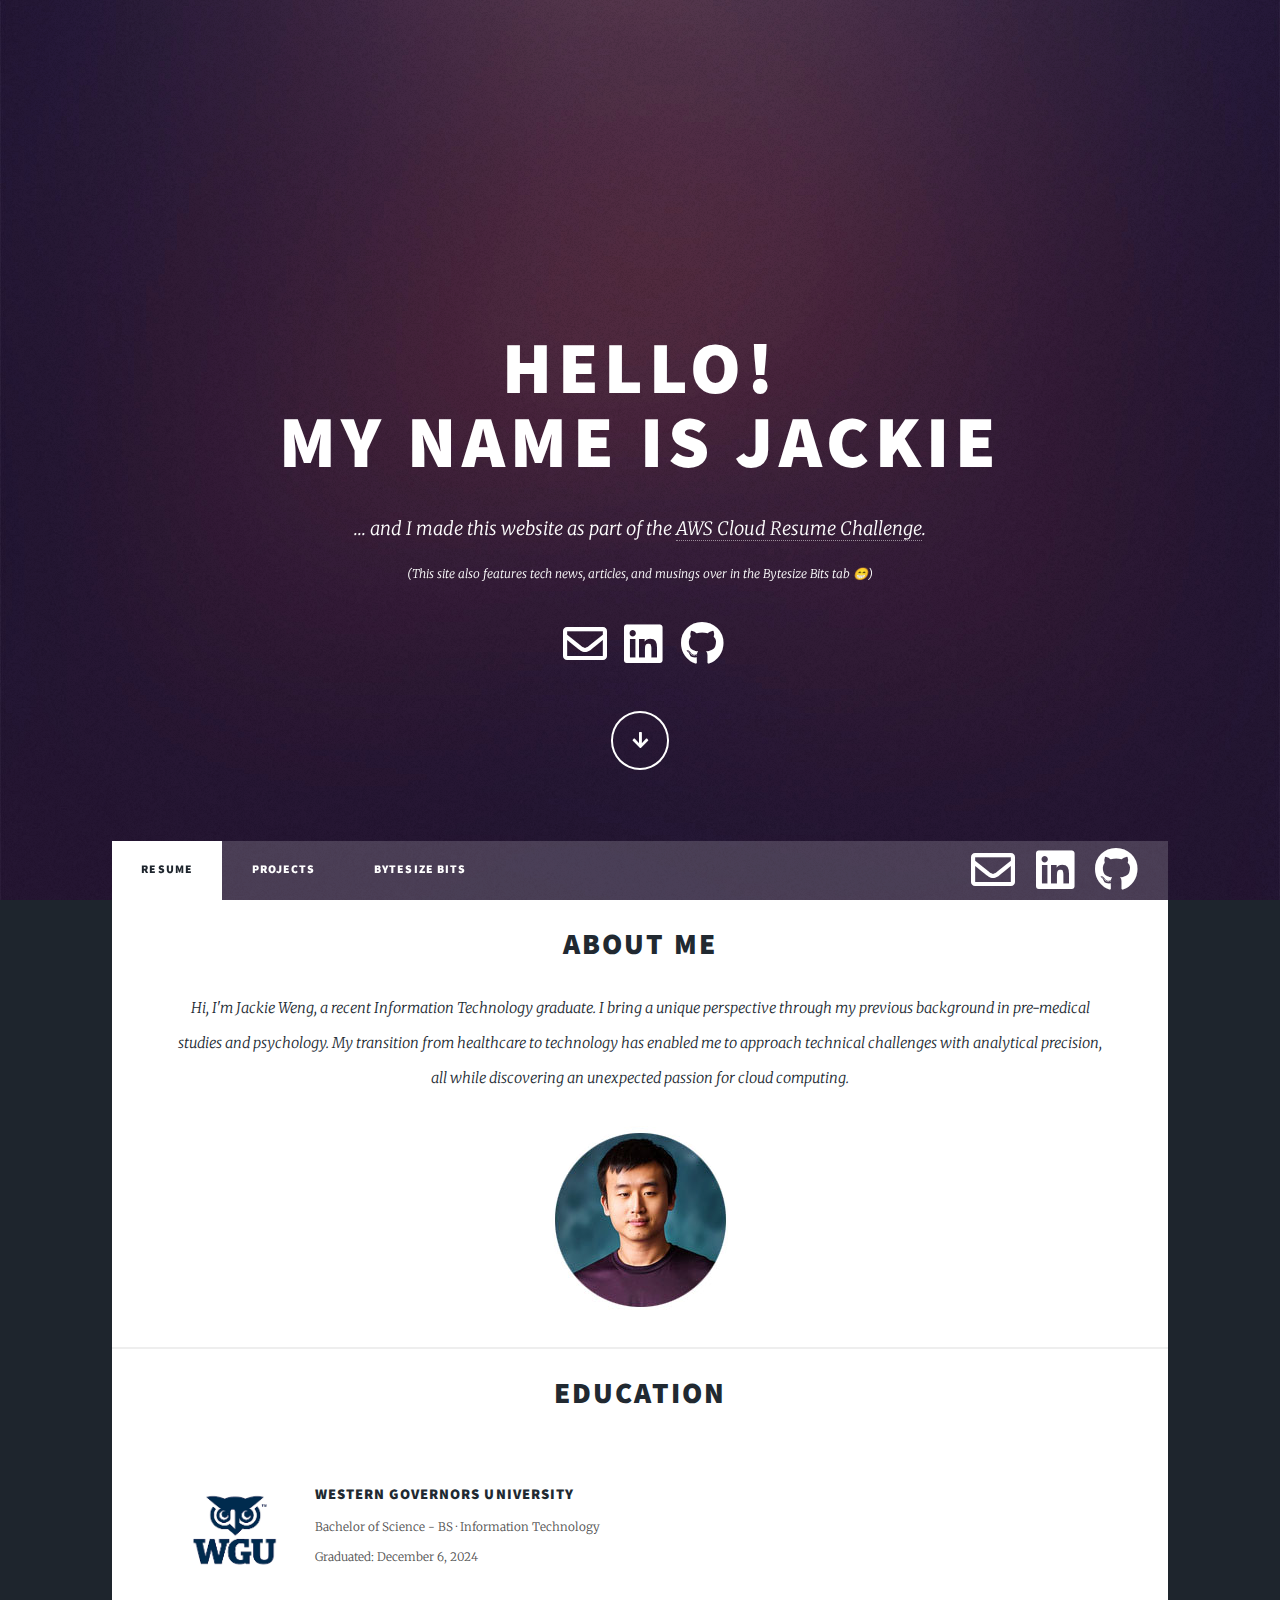
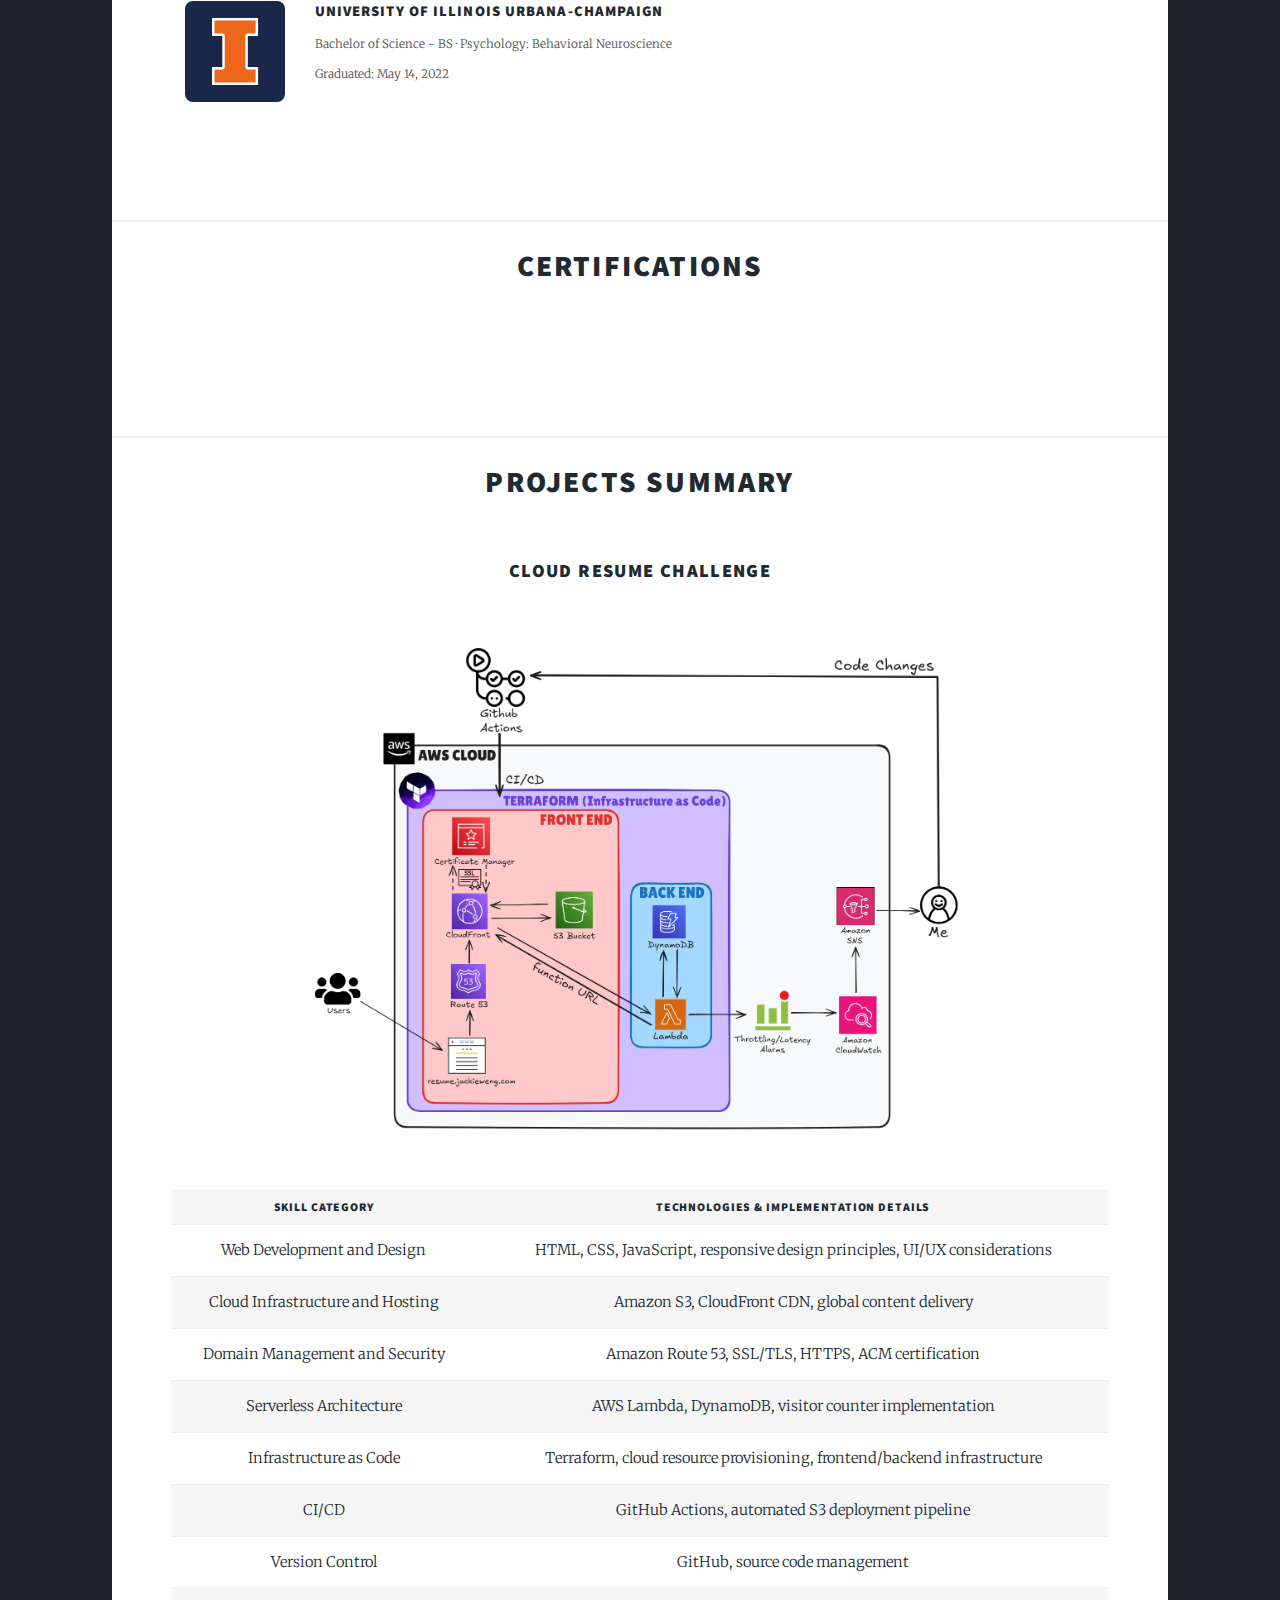
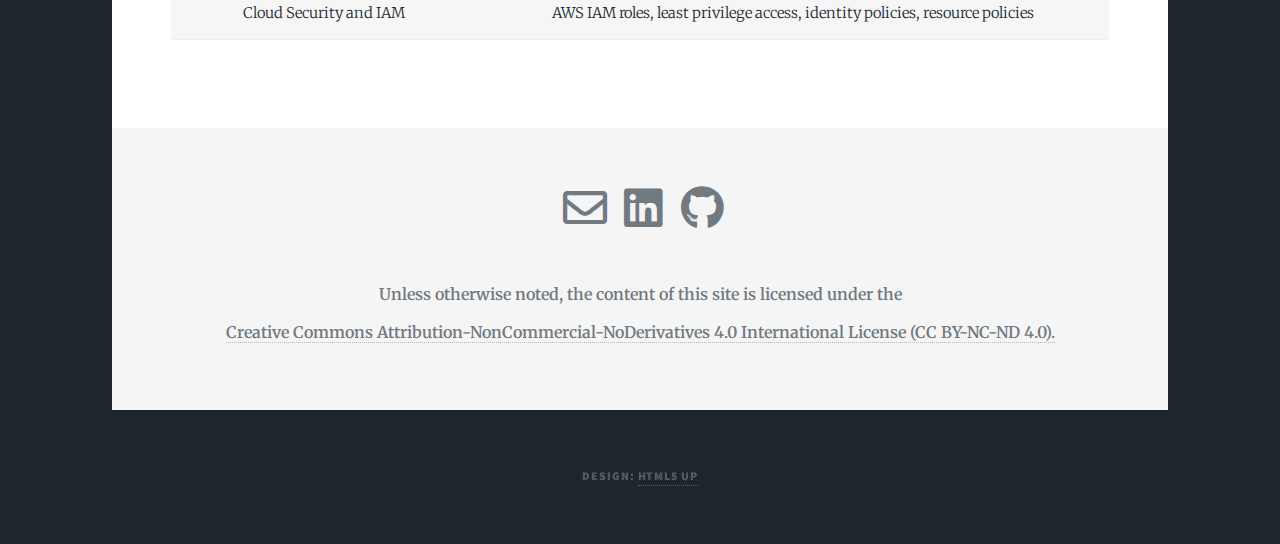
==== commit d263bc18: "Added Cert" ====
--- a/website/index.html
+++ b/website/index.html
@@ -23,7 +23,7 @@
 						<p>... and I made this website as part of the <a href="https://cloudresumechallenge.dev/docs/the-challenge/aws/" target="_blank">AWS Cloud Resume Challenge</a>.<br /> <span style="font-size: 12px;">(This site also features tech news, articles, and musings over in the Bytesize Bits tab &#128513;)</span></p>
 						<ul class="iconsfooter">
 								<li><a href="mailto:jackietech@duck.com" class="icon fa-envelope fa-2x"><span class="label">Email</span></a></li>	
-								<li><a href="https://www.linkedin.com/in/jackie-w-28bb6817b?trk=public_profile_browsemap" target="_blank" class="icon brands fa-linkedin"><span class="label">LinkedIn</span></a></li>
+								<li><a href="https://www.linkedin.com/in/jackie-weng-28bb6817b/" target="_blank" class="icon brands fa-linkedin"><span class="label">LinkedIn</span></a></li>
 								<li><a href="https://github.com/jackieweng27" target="_blank" class="icon brands fa-github"><span class="label">GitHub</span></a></li>
 						</ul>  
 						<ul class="actions">
@@ -45,7 +45,7 @@
 						</ul>
 						<ul class="icons">
 							<li><a href="mailto:jackietech@duck.com" class="icon fa-envelope fa-2x"><span class="label">Email</span></a></li>	
-							<li><a href="https://www.linkedin.com/in/jackie-w-28bb6817b?trk=public_profile_browsemap" target="_blank" class="icon brands fa-linkedin"><span class="label">LinkedIn</span></a></li>
+							<li><a href="https://www.linkedin.com/in/jackie-weng-28bb6817b/" target="_blank" class="icon brands fa-linkedin"><span class="label">LinkedIn</span></a></li>
 							<li><a href="https://github.com/jackieweng27" target="_blank" class="icon brands fa-github"><span class="label">GitHub</span></a></li>
 						</ul>
 					</nav>
@@ -112,6 +112,7 @@
 								<div data-iframe-width="150" data-iframe-height="270" data-share-badge-id="d1c89c1a-4d69-4736-9867-38feb6e54e74" data-share-badge-host="https://www.credly.com"></div><script type="text/javascript" async src="https://cdn.credly.com/assets/utilities/embed.js"></script>	
 								<br>
 								<div data-iframe-width="150" data-iframe-height="270" data-share-badge-id="baacbf72-1291-4ac7-a4d9-1ad864b2cd0f" data-share-badge-host="https://www.credly.com"></div><script type="text/javascript" async src="https://cdn.credly.com/assets/utilities/embed.js"></script>
+								<div data-iframe-width="150" data-iframe-height="270" data-share-badge-id="bd962fc2-cf44-45f4-81fe-8635103bc63f" data-share-badge-host="https://www.credly.com"></div><script type="text/javascript" async src="//cdn.credly.com/assets/utilities/embed.js"></script>
 							</div>
 							<!-- Add more cert-item divs as needed -->
 						</div>
@@ -140,7 +141,7 @@
 						<section>
 							<ul class="iconsfooter">
 								<li><a href="mailto:jackietech@duck.com" class="icon fa-envelope fa-2x"><span class="label">Email</span></a></li>	
-								<li><a href="https://www.linkedin.com/in/jackie-w-28bb6817b?trk=public_profile_browsemap" target="_blank" class="icon brands fa-linkedin"><span class="label">LinkedIn</span></a></li>
+								<li><a href="https://www.linkedin.com/in/jackie-weng-28bb6817b/" target="_blank" class="icon brands fa-linkedin"><span class="label">LinkedIn</span></a></li>
 								<li><a href="https://github.com/jackieweng27" target="_blank" class="icon brands fa-github"><span class="label">GitHub</span></a></li>
 							</ul>  
 							<b><p style="text-align:center; font-size:16px">Unless otherwise noted, the content of this site is licensed under the <br>
--- a/website/assets/css/main.css
+++ b/website/assets/css/main.css
@@ -3525,10 +3525,10 @@
 		-webkit-justify-content: -webkit-flex-end;
 		-ms-justify-content: -ms-flex-end;
 		justify-content: flex-end;
-		-moz-transition: opacity 0.60s ease, -moz-transform 0.60s ease;
-		-webkit-transition: opacity 0.60s ease, -webkit-transform 0.60s ease;
-		-ms-transition: opacity 0.60s ease, -ms-transform 0.60s ease;
-		transition: opacity 0.60s ease, transform 0.60s ease;
+		-moz-transition: opacity 0.20s ease, -moz-transform 0.20s ease;
+		-webkit-transition: opacity 0.20s ease, -webkit-transform 0.20s ease;
+		-ms-transition: opacity 0.20s ease, -ms-transform 0.20s ease;
+		transition: opacity 0.20s ease, transform 0.20s ease;
 		position: relative;
 		cursor: default;
 		text-align: center;
